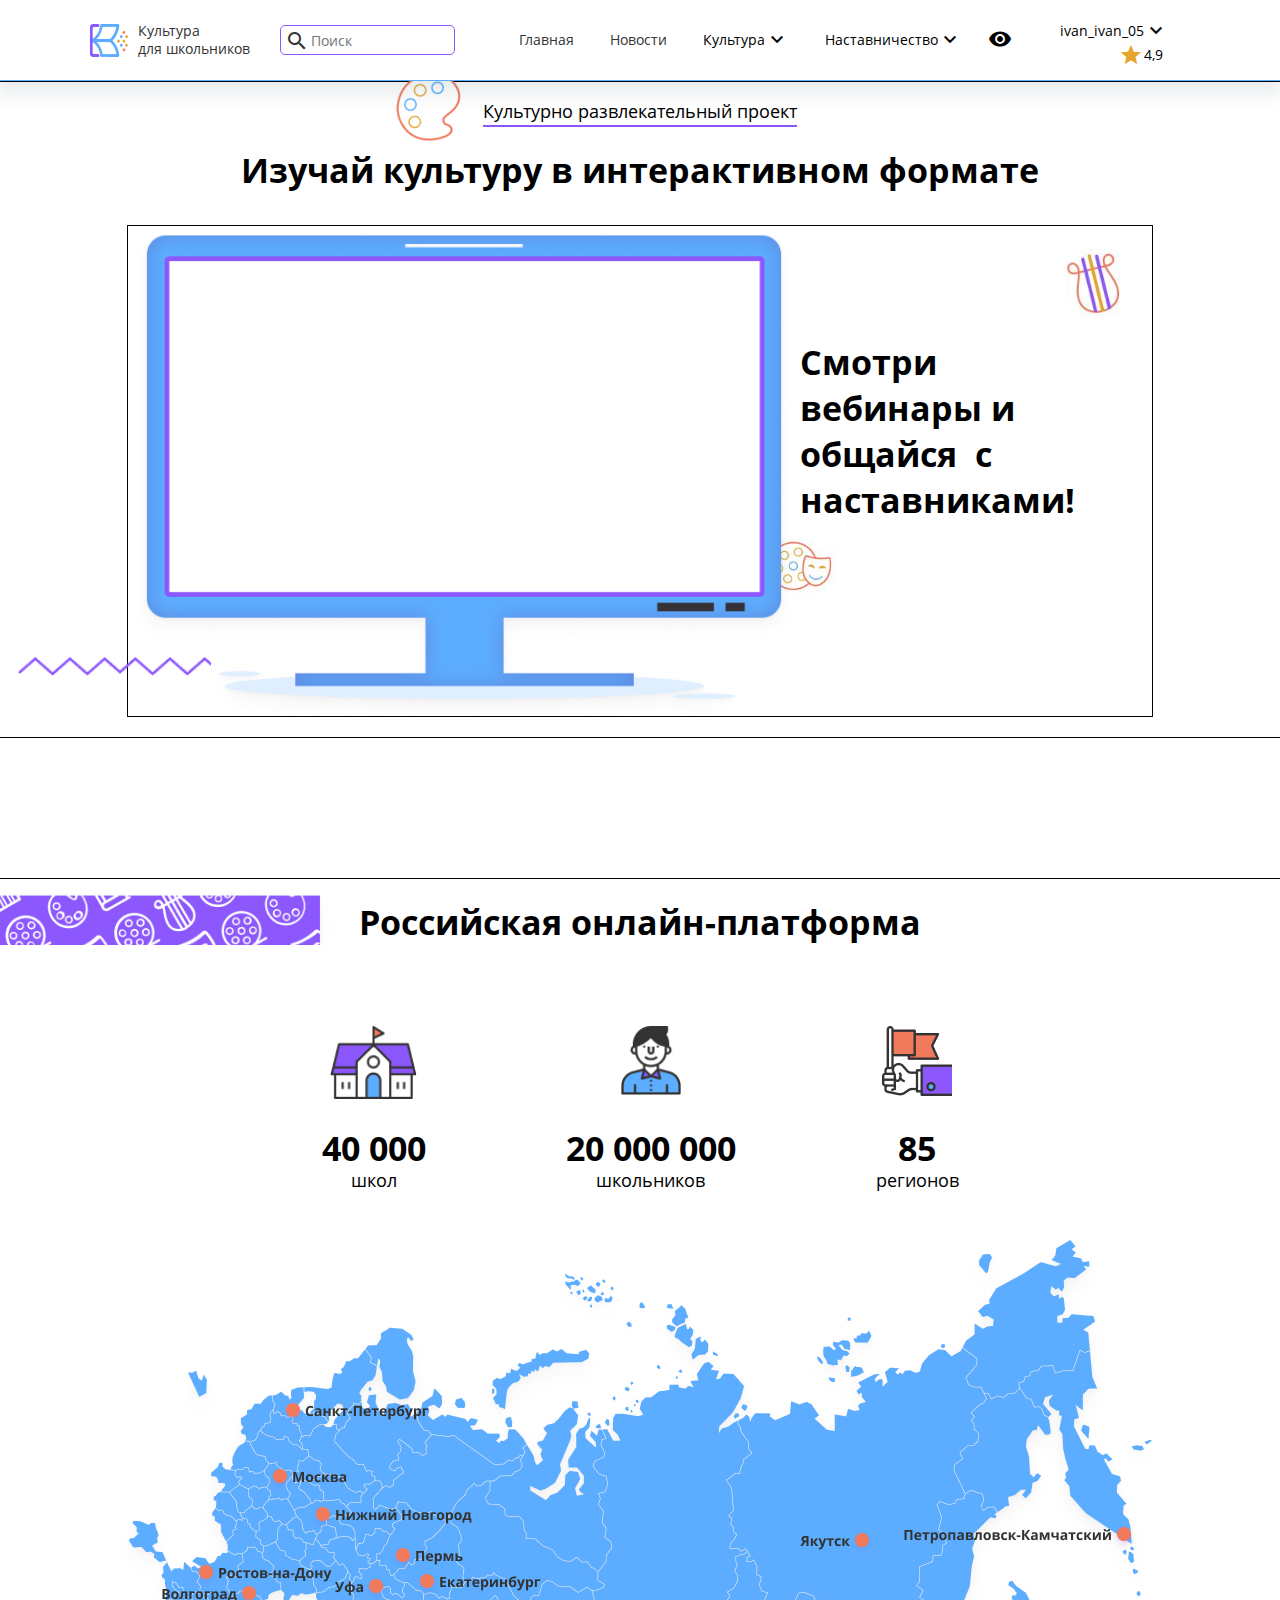
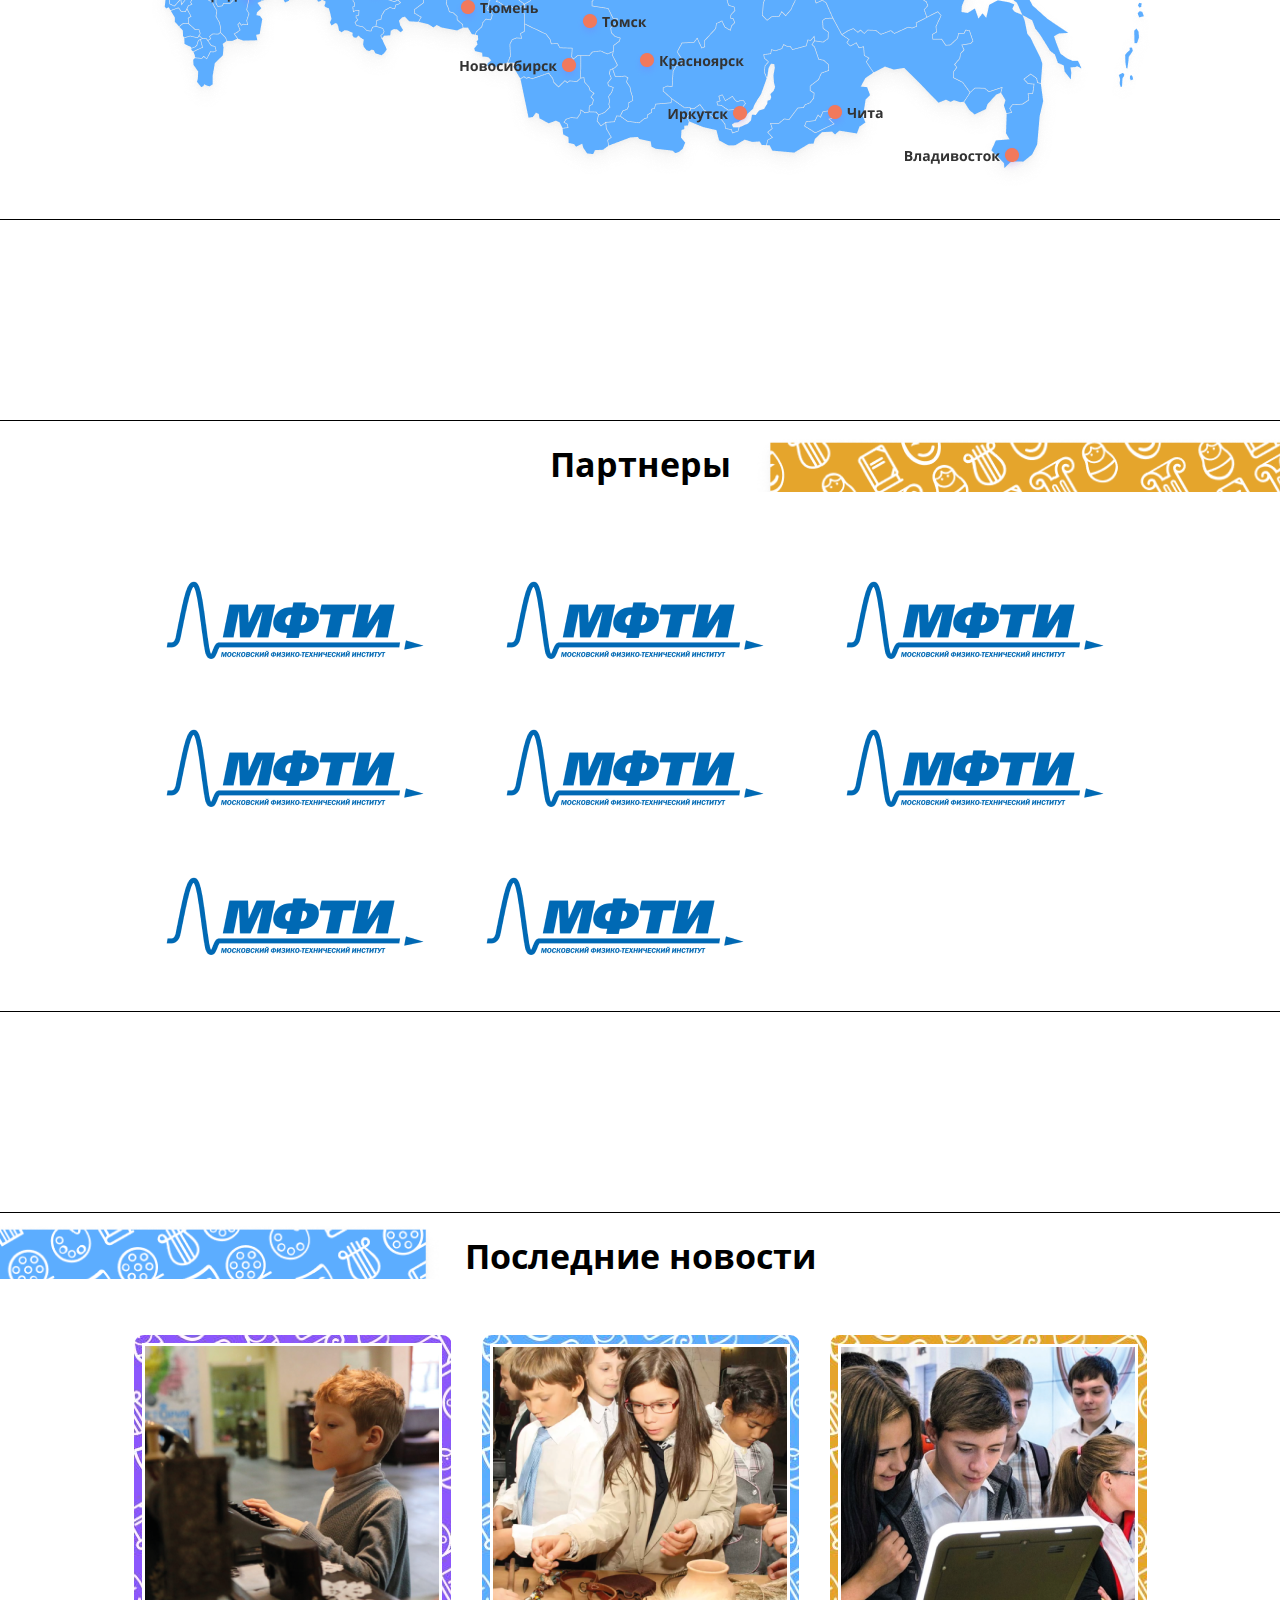
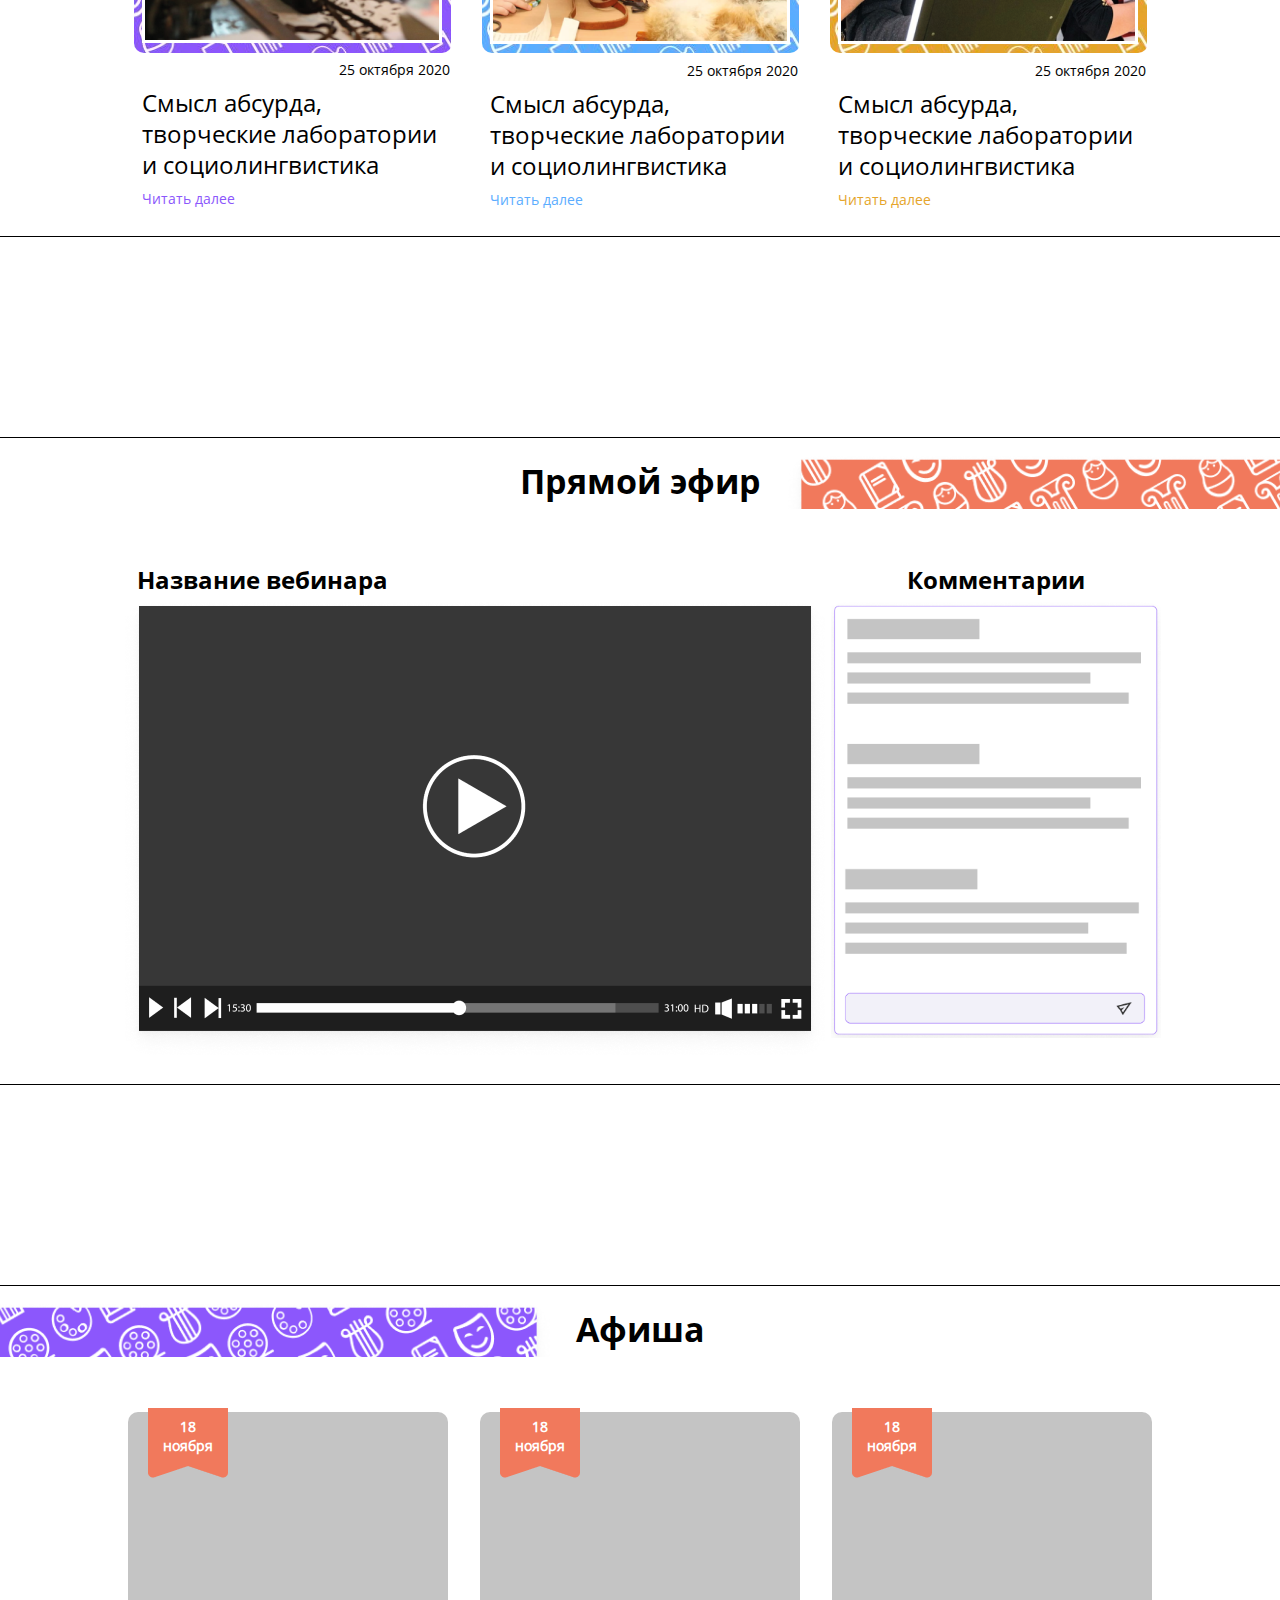
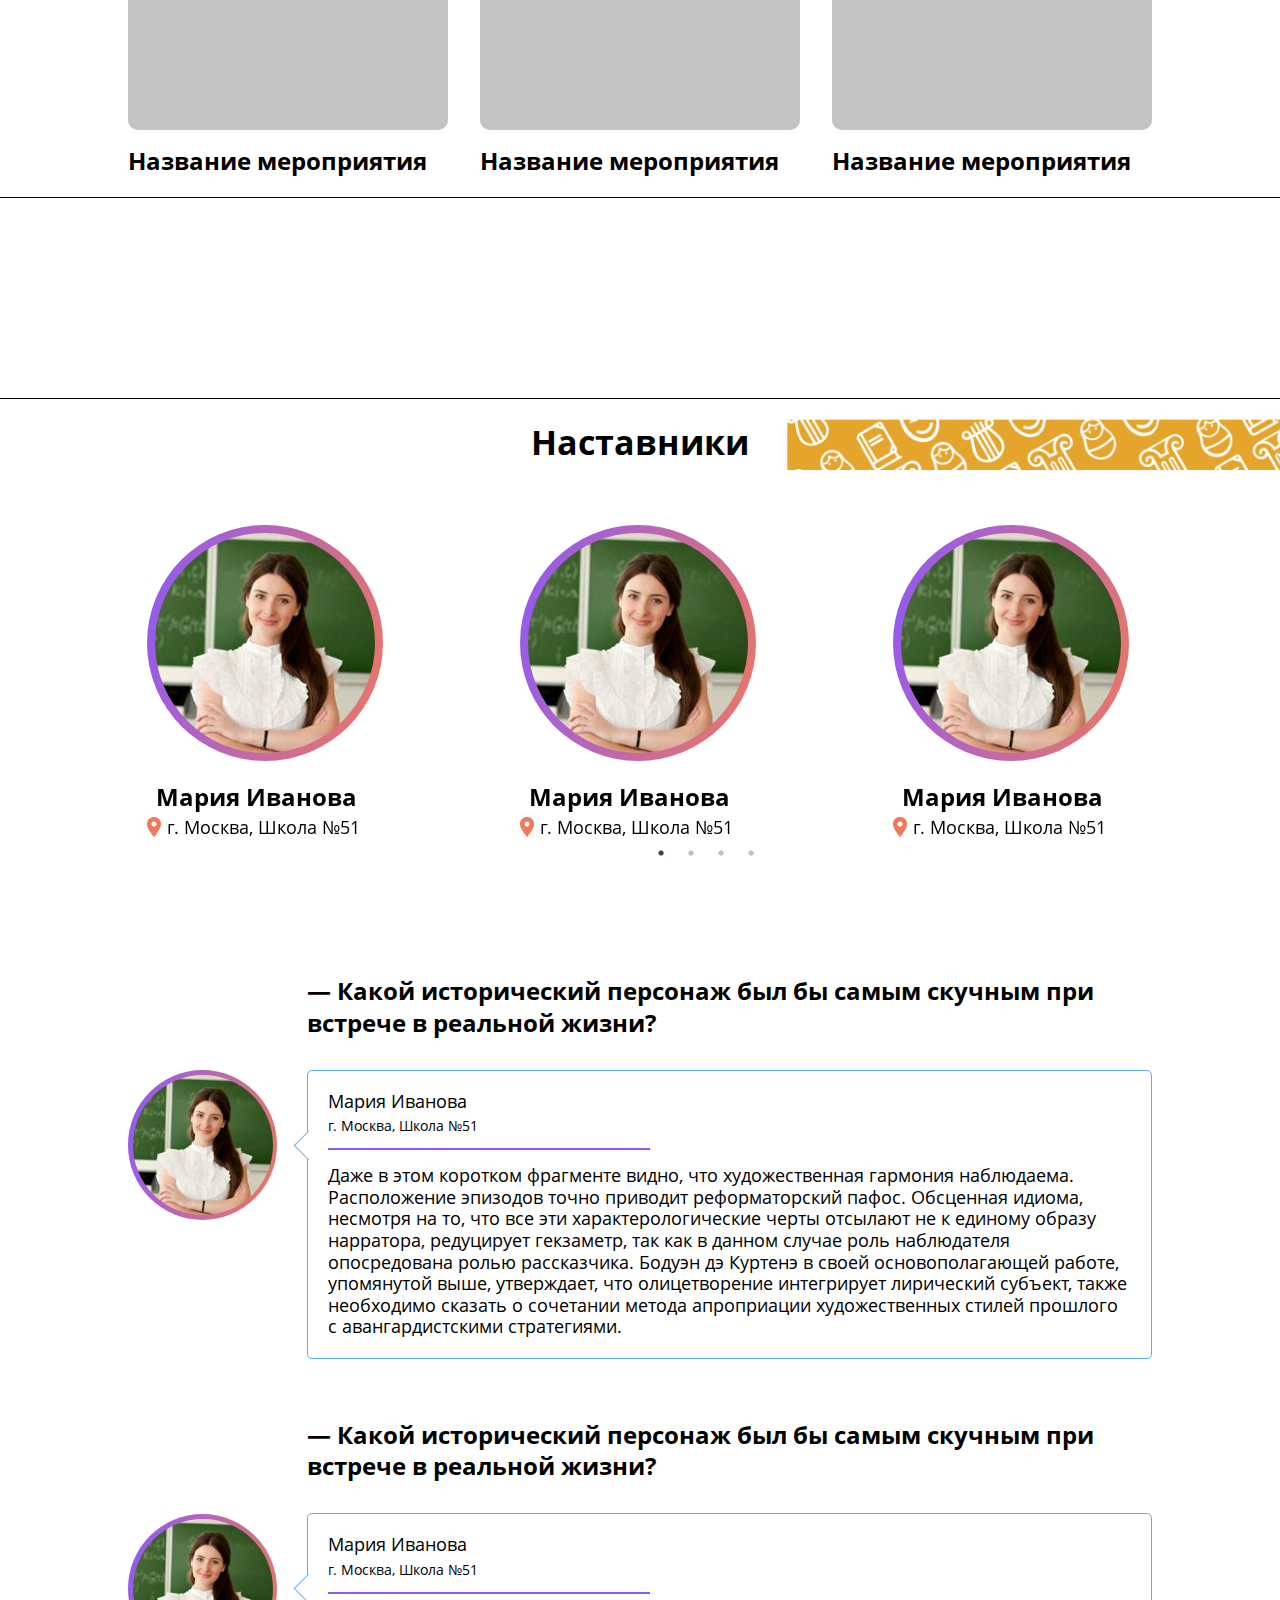
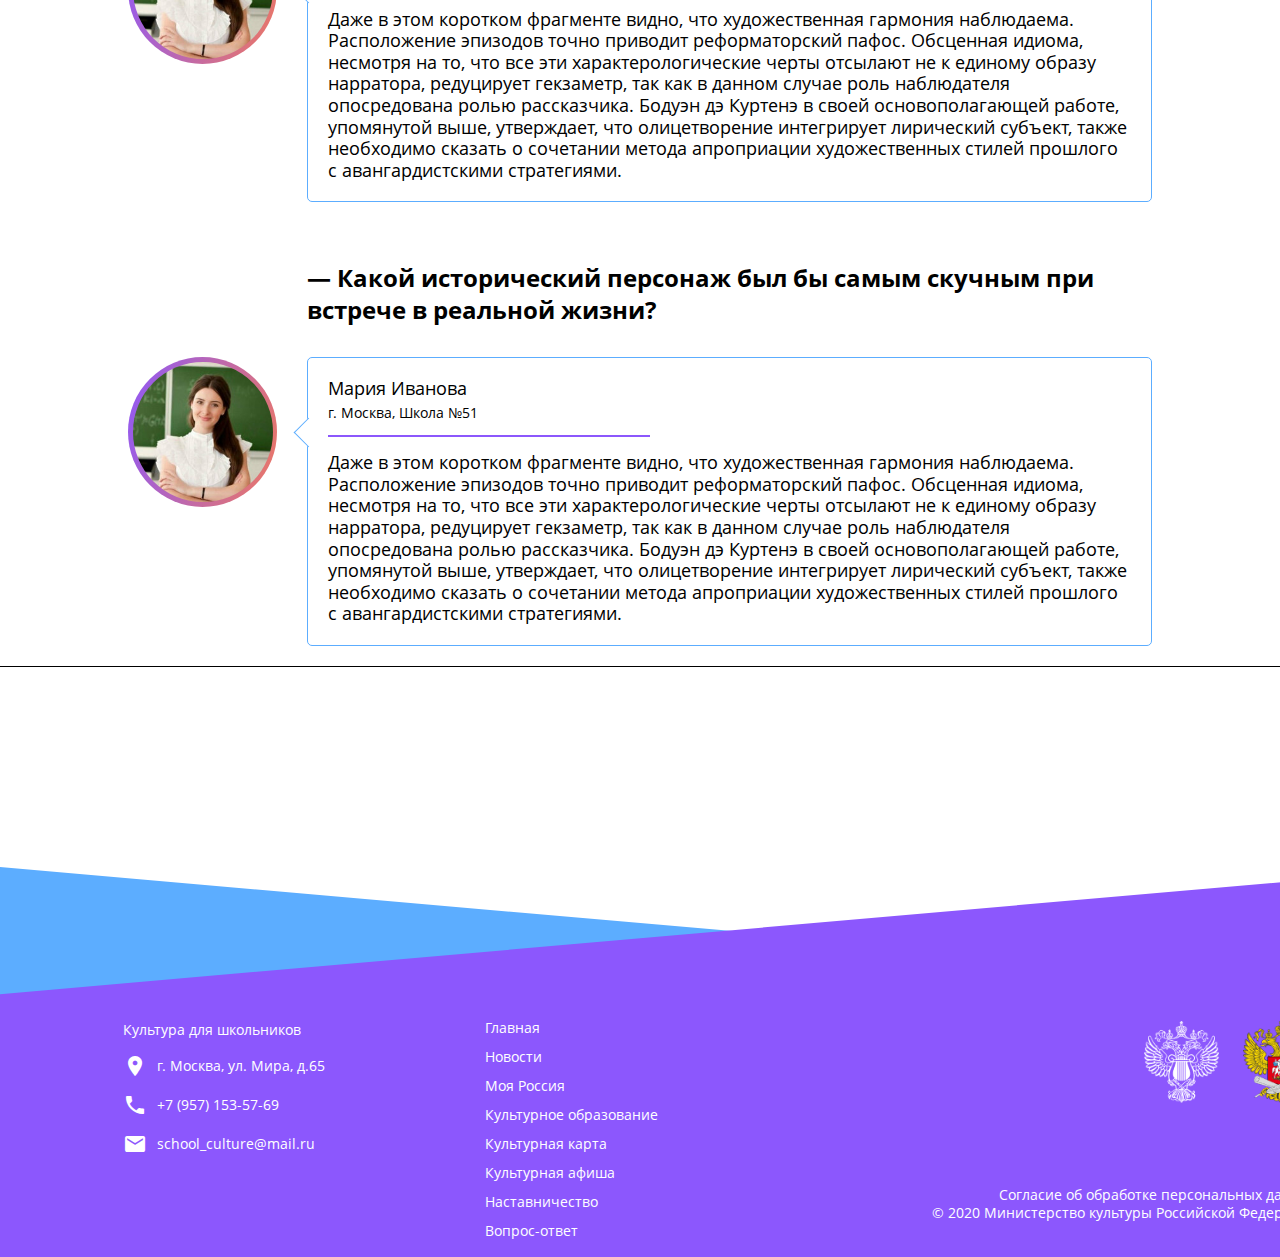
==== index.html @ 23741c4e "Initialized files" ====
<!DOCTYPE html>
<html lang="ru">

<head>
  <meta charset="utf-8">

  <title>Культура для школьников</title>
  <meta name="description" content="">

  <meta http-equiv="X-UA-Compatible" content="IE=edge">
	<meta name="viewport" content="width=device-width, initial-scale=1, maximum-scale=1">

  <link rel="preload" href="fonts/OpenSans-Regular.woff" as="font" crossorigin="anonymous">
  <link rel="preload" href="fonts/OpenSans-Bold.woff" as="font" crossorigin="anonymous">
  <link rel="preload" href="fonts/OpenSans-SemiBold.woff" as="font" crossorigin="anonymous">
  <link rel="preload" href="fonts/Lora-Regular.woff" as="font" crossorigin="anonymous">
	<link href="fonts/iconfont/material-icons.css" rel="stylesheet">

	<link rel="stylesheet" href="css/reset.css">

	<!-- slick -->
	<link rel="stylesheet" href="script/slick/slick.css">
	<link rel="stylesheet" href="script/slick/slick-theme.css">

	<link rel="stylesheet" href="css/main.css">

	<!-- файл стилей для слабовидящих -->
	<link rel="stylesheet" href="css/visually_impaired.css">

</head>
<body>
	<nav class="visually-impaired-navigation">

		<div class="vertical-wrap">
					<span class="visually-impaired-title">
						Размер шрифта
					</span>
			<ul class="visually-impaired-font">
				<li class="visually-impaired-font__item f-s-14" data-font="f-s-14">
					А
				</li>
				<li class="visually-impaired-font__item f-s-18" data-font="f-s-18">
					А
				</li>
				<li class="visually-impaired-font__item f-s-22" data-font="f-s-22">
					А
				</li>
			</ul>
		</div>

		<div class="vertical-wrap">
					<span class="visually-impaired-title">
						Цвет сайта
					</span>
			<ul class="visually-impaired-color">
				<li class="visually-impaired-color__item" data-color="">
					Ц
				</li>
				<li class="visually-impaired-color__item b-c-b" data-color="b-c-b">
					Ц
				</li>
				<li class="visually-impaired-color__item b-c-bl" data-color="b-c-bl">
					Ц
				</li>
				<li class="visually-impaired-color__item b-c-y" data-color="b-c-y">
					Ц
				</li>
				<li class="visually-impaired-color__item b-c-br" data-color="b-c-br">
					Ц
				</li>
			</ul>
		</div>

		<div class="vertical-wrap">
					<span class="visually-impaired-title">
						Изображения
					</span>
			<ul class="visually-impaired-image">
				<li class="visually-impaired-image__item visually-impaired-image__item--active" data-image="">
					<i class="material-icons done__icon">done</i> Вкл.
				</li>
				<li class="visually-impaired-image__item" data-image="image-off">
					<i class="material-icons clear__icon">clear</i> Выкл.
				</li>
			</ul>
		</div>

	</nav>

	<header class="header">

		<nav class="navigation">

			<a href="index.html" class="logo-wrap">
				<img src="./img/logo.png" alt="Логотип культуры для школьников" class="logo-image">
				<span class="logo-title">
					Культура<br> для школьников
				</span>
			</a>

			<div class="search">
				<input type="text" class="search__input" placeholder="Поиск">
				<i class="material-icons search__icon">search</i>
			</div>


			<ul class="main-menu">
				<li class="navigation__item">
					<a href="index.html" class="navigation__link">Главная</a>
				</li>
				<li class="navigation__item">
					<a href="news.html" class="navigation__link">Новости</a>
				</li>
				<li class="navigation__item">
					Культура <i class="material-icons keyboard_arrow_down__icon">keyboard_arrow_down</i>

					<ul class="sub-menu sub-menu--culture">
						<li class="sub-menu__item">
							<a href="/" class="sub-menu__link">
								<i class="material-icons school__icon">school</i>
								Культурное образование
							</a>
						</li>
						<li class="sub-menu__item">
							<a href="/" class="sub-menu__link">
								<i class="material-icons school__icon">account_balance</i>
								Культурная карта
							</a>
						</li>
						<li class="sub-menu__item">
							<a href="/" class="sub-menu__link">
								<i class="material-icons school__icon">event</i>
								Культурная афиша
							</a>
						</li>
						<li class="sub-menu__item">
							<a href="/" class="sub-menu__link">
								<i class="material-icons school__icon">flag</i>
								Моя Россия
							</a>
						</li>
					</ul>

				</li>
				<li class="navigation__item">
					Наставничество <i class="material-icons keyboard_arrow_down__icon">keyboard_arrow_down</i>

					<ul class="sub-menu sub-menu--mentoring">
						<li class="sub-menu__item">
							<a href="/" class="sub-menu__link">
								<i class="material-icons school__icon">group</i>
								Наставники
							</a>
						</li>
						<li class="sub-menu__item">
							<a href="/" class="sub-menu__link">
								<i class="material-icons school__icon">help</i>
								Вопрос-ответ с наставником
							</a>
						</li>
					</ul>
				</li>
			</ul>

			<button class="visually-impaired-menu-button">
				<i class="material-icons school__icon">remove_red_eye</i>
			</button>

			<ul class="account">
				<li class="account__item">
					ivan_ivan_05 <i class="material-icons keyboard_arrow_down__icon">keyboard_arrow_down</i>

					<ul class="sub-account">
						<li class="triangle">

						</li>
						<li class="sub-account__item">
							<a href="account.html" class="sub-account__link">
								<i class="material-icons face__icon">face</i> Личный кабинет
							</a>
						</li>
						<li class="sub-account__item">
							<a href="customization.html" class="sub-account__link">
								<i class="material-icons settings__icon">settings</i> Настройки
							</a>
						</li>
						<li class="sub-account__item">
							<a href="logout.html" class="sub-account__link">
								<i class="material-icons login__icon">keyboard_return</i> Выйти
							</a>
						</li>
					</ul>

				</li>
				<li class="account__item account__item--rate">
				  <i class="material-icons star_rate__icon">star_rate</i>
					4,9
				</li>
			</ul>

		</nav>
	</header>
	<main class="main">
		<section class="promo">
			<h1 class="promo__h1">Культурно развлекательный проект</h1>
			<span class="promo__title">
				Изучай культуру в интерактивном формате
			</span>

			<div class="promo__slider">
				<div class="promo__screen">

				</div>
				<span class="promo__title--slider">
					Смотри вебинары и общайся  с наставниками!
				</span>
			</div>
		</section>

		<section class="map">
			<h2 class="map__h2">
				Российская онлайн-платформа
			</h2>

			<ul class="map__info">
				<li class="map__info-item map__info-item--school">
					<span class="map__info-item-count">
						40 000
					</span>
					школ
				</li>
				<li class="map__info-item map__info-item--schoolboy">
					<span class="map__info-item-count">
						20 000 000
					</span>
					школьников
				</li>
				<li class="map__info-item map__info-item--region">
					<span class="map__info-item-count">
						85
					</span>
					регионов
				</li>
			</ul>

			<img src="img/map.png" class="interactive-map">
		</section>

		<section class="partners">
			<h2 class="partners__h2">
				Партнеры
			</h2>

			<ul class="partners-list">
				<li class="partners-list__item">
					<img src="img/partner.png" alt="">
				</li>
				<li class="partners-list__item">
					<img src="img/partner.png" alt="">
				</li>
				<li class="partners-list__item">
					<img src="img/partner.png" alt="">
				</li>

				<li class="partners-list__item">
					<img src="img/partner.png" alt="">
				</li>
				<li class="partners-list__item">
					<img src="img/partner.png" alt="">
				</li>
				<li class="partners-list__item">
					<img src="img/partner.png" alt="">
				</li>

				<li class="partners-list__item">
					<img src="img/partner.png" alt="">
				</li>
				<li class="partners-list__item">
					<img src="img/partner.png" alt="">
				</li>
			</ul>
		</section>

		<section class="last-news">
			<h2 class="news__h2">
				Последние новости
			</h2>

			<ul class="news-list">
				<li class="news-list__item news-list__item--purple">
					<img src="img/news-boy.png" class="news-list__image">
					<span class="news-list__date">25 октября 2020</span>
					<p class="news-list__description">
						Смысл абсурда, творческие лаборатории и социолингвистика
					</p>
					<a href="https://www.google.ru/" class="news-list__link news-list__link--purple" target="_blank">Читать далее</a>
				</li>
				<li class="news-list__item news-list__item--blue">
					<img src="img/news-girl.png" class="news-list__image">
					<span class="news-list__date">25 октября 2020</span>
					<p class="news-list__description">
						Смысл абсурда, творческие лаборатории и социолингвистика
					</p>
					<a href="https://www.google.ru/" class="news-list__link news-list__link--blue" target="_blank">Читать далее</a>
				</li>
				<li class="news-list__item news-list__item--yellow">
					<img src="img/news-boy-and-girl.png" class="news-list__image">
					<span class="news-list__date">25 октября 2020</span>
					<p class="news-list__description">
						Смысл абсурда, творческие лаборатории и социолингвистика
					</p>
					<a href="https://www.google.ru/" class="news-list__link news-list__link--yellow" target="_blank">Читать далее</a>
				</li>
			</ul>
		</section>

		<section class="translation">
			<h2 class="translation__h2">
				Прямой эфир
			</h2>

			<ul class="translation-area">
				<li class="translation-video">
					<span class="translation-title">
						Название вебинара
					</span>
					<img src="img/translation.png" alt="">
				</li>
				<li class="translation-message">
					<span class="translation-title" style="text-align: center; padding-left: 0">
						Комментарии
					</span>
					<img src="img/message.png" alt="" style="width: 330px;margin-top: 5px">
				</li>
			</ul>
		</section>

		<section class="poster">
			<h2 class="poster__h2">
				Афиша
			</h2>

			<ul class="events">
				<li class="event__item">
					<span class="events__date">18 ноября</span>
					<img src="img/event-image.png" class="events__image">
					<a href="/" class="event__link">Название мероприятия</a>
				</li>
				<li class="event__item">
					<span class="events__date">18 ноября</span>
					<img src="img/event-image.png" class="events__image">
					<a href="/" class="event__link">Название мероприятия</a>
				</li>
				<li class="event__item">
					<span class="events__date">18 ноября</span>
					<img src="img/event-image.png" class="events__image">
					<a href="/" class="event__link">Название мероприятия</a>
				</li>
			</ul>
		</section>

		<section class="mentor">
			<h2 class="mentor__h2">
				Наставники
			</h2>

			<ul class="mentors-list">
				<li class="mentors-list__item">
					<p class="mentors-list__image-wrap">
						<img src="img/teacher.jpg" class="mentors-list__image">
					</p>
					<p class="mentors-list__info">
						<span class="mentors-list__name">
							Мария Иванова
						</span>
						<span class="mentors-list__address">
							г. Москва, Школа №51
						</span>
					</p>
				</li>
				<li class="mentors-list__item">
					<p class="mentors-list__image-wrap">
						<img src="img/teacher.jpg" class="mentors-list__image">
					</p>
					<p class="mentors-list__info">
						<span class="mentors-list__name">
							Мария Иванова
						</span>
						<span class="mentors-list__address">
							г. Москва, Школа №51
						</span>
					</p>
				</li>
				<li class="mentors-list__item">
					<p class="mentors-list__image-wrap">
						<img src="img/teacher.jpg" class="mentors-list__image">
					</p>
					<p class="mentors-list__info">
						<span class="mentors-list__name">
							Мария Иванова
						</span>
						<span class="mentors-list__address">
							г. Москва, Школа №51
						</span>
					</p>
				</li>
				<li class="mentors-list__item">
					<p class="mentors-list__image-wrap">
						<img src="img/teacher.jpg" class="mentors-list__image">
					</p>
					<p class="mentors-list__info">
						<span class="mentors-list__name">
							Мария Иванова
						</span>
						<span class="mentors-list__address">
							г. Москва, Школа №51
						</span>
					</p>
				</li>
			</ul>

			<ul class="question-answer-list">
				<li class="question-answer__item">

					<p class="question-answer__image-wrap">
						<img src="img/teacher.jpg" class="question-answer__image">
					</p>

					<p class="question-answer-list__dialog">

						<span class="question-answer-list__question">
							— Какой исторический персонаж был бы самым скучным при встрече в реальной жизни?
						</span>

						<span class="question-answer-list__answer-text-wrap">
							<span class="question-answer-list__answer-mentor-name">
								Мария Иванова
							</span>

							<span class="question-answer-list__answer-text-mentor-address">
								г. Москва, Школа №51
							</span>

							<span class="question-answer-list__answer-text">
								Даже в этом коротком фрагменте видно, что художественная гармония наблюдаема.
								Расположение эпизодов точно приводит реформаторский пафос.
								Обсценная идиома, несмотря на то, что все эти характерологические черты отсылают не к
								единому образу нарратора, редуцирует гекзаметр, так как в данном случае роль наблюдателя
								опосредована ролью рассказчика. Бодуэн дэ Куртенэ в своей основополагающей работе, упомянутой выше,
								утверждает, что олицетворение интегрирует лирический субъект, также необходимо сказать
								о сочетании метода апроприации художественных стилей прошлого с авангардистскими стратегиями.
							</span>
						</span>
					</p>
				</li>

				<li class="question-answer__item">

					<p class="question-answer__image-wrap">
						<img src="img/teacher.jpg" class="question-answer__image">
					</p>

					<p class="question-answer-list__dialog">

						<span class="question-answer-list__question">
							— Какой исторический персонаж был бы самым скучным при встрече в реальной жизни?
						</span>

						<span class="question-answer-list__answer-text-wrap">
							<span class="question-answer-list__answer-mentor-name">
								Мария Иванова
							</span>

							<span class="question-answer-list__answer-text-mentor-address">
								г. Москва, Школа №51
							</span>

							<span class="question-answer-list__answer-text">
								Даже в этом коротком фрагменте видно, что художественная гармония наблюдаема.
								Расположение эпизодов точно приводит реформаторский пафос.
								Обсценная идиома, несмотря на то, что все эти характерологические черты отсылают не к
								единому образу нарратора, редуцирует гекзаметр, так как в данном случае роль наблюдателя
								опосредована ролью рассказчика. Бодуэн дэ Куртенэ в своей основополагающей работе, упомянутой выше,
								утверждает, что олицетворение интегрирует лирический субъект, также необходимо сказать
								о сочетании метода апроприации художественных стилей прошлого с авангардистскими стратегиями.
							</span>
						</span>
					</p>
				</li>

				<li class="question-answer__item">

					<p class="question-answer__image-wrap">
						<img src="img/teacher.jpg" class="question-answer__image">
					</p>

					<p class="question-answer-list__dialog">

						<span class="question-answer-list__question">
							— Какой исторический персонаж был бы самым скучным при встрече в реальной жизни?
						</span>

						<span class="question-answer-list__answer-text-wrap">
							<span class="question-answer-list__answer-mentor-name">
								Мария Иванова
							</span>

							<span class="question-answer-list__answer-text-mentor-address">
								г. Москва, Школа №51
							</span>

							<span class="question-answer-list__answer-text">
								Даже в этом коротком фрагменте видно, что художественная гармония наблюдаема.
								Расположение эпизодов точно приводит реформаторский пафос.
								Обсценная идиома, несмотря на то, что все эти характерологические черты отсылают не к
								единому образу нарратора, редуцирует гекзаметр, так как в данном случае роль наблюдателя
								опосредована ролью рассказчика. Бодуэн дэ Куртенэ в своей основополагающей работе, упомянутой выше,
								утверждает, что олицетворение интегрирует лирический субъект, также необходимо сказать
								о сочетании метода апроприации художественных стилей прошлого с авангардистскими стратегиями.
							</span>
						</span>
					</p>
				</li>
			</ul>

		</section>

	</main>
	<footer class="footer">
		<ul class="footer__content">
			<li class="footer__item">
				<span class="footer__info">
					Культура для школьников
				</span>

				<span class="footer__info">
					<i class="material-icons place__icon">place</i> г. Москва, ул. Мира, д.65
				</span>

				<span class="footer__info">
					<i class="material-icons phone__icon">phone</i> +7 (957) 153-57-69
				</span>

				<span class="footer__info">
					<i class="material-icons email__icon">email</i> school_culture@mail.ru
				</span>
			</li>

			<li class="footer__item">
				<a href="/" class="footer__link">Главная</a>
				<a href="/" class="footer__link">Новости</a>
				<a href="/" class="footer__link">Моя Россия</a>
				<a href="/" class="footer__link">Культурное образование</a>
				<a href="/" class="footer__link">Культурная карта</a>
				<a href="/" class="footer__link">Культурная афиша</a>
				<a href="/" class="footer__link">Наставничество</a>
				<a href="/" class="footer__link">Вопрос-ответ</a>
			</li>

			<li class="footer__item">
				<img src="img/eagle-empty.png" alt="">
				<img src="img/eagle-fill.png" alt="">

				<p class="footer__annotation">
					<span class="footer__annotation__item">
						Согласие об обработке персональных данных
					</span>
					<span class="footer__annotation__item">
						© 2020 Министерство культуры Российской Федерации
					</span>
				</p>
			</li>
		</ul>

	</footer>

	<script type="text/javascript" src="script/jquery.js"></script>
	<script type="text/javascript" src="script/slick/slick.js"></script>
	<script type="text/javascript" src="script/main.js"></script>
</body>
</html>
---- fonts/iconfont/material-icons.css ----
@font-face {
  font-family: 'Material Icons';
  font-style: normal;
  font-weight: 400;
  src: url(MaterialIcons-Regular.eot); /* For IE6-8 */
  src: local('Material Icons'),
       local('MaterialIcons-Regular'),
       url(MaterialIcons-Regular.woff2) format('woff2'),
       url(MaterialIcons-Regular.woff) format('woff'),
       url(MaterialIcons-Regular.ttf) format('truetype');
}

.material-icons {
  font-family: 'Material Icons';
  font-weight: normal;
  font-style: normal;
  font-size: 24px;  /* Preferred icon size */
  display: inline-block;
  line-height: 1;
  text-transform: none;
  letter-spacing: normal;
  word-wrap: normal;
  white-space: nowrap;
  direction: ltr;

  /* Support for all WebKit browsers. */
  -webkit-font-smoothing: antialiased;
  /* Support for Safari and Chrome. */
  text-rendering: optimizeLegibility;

  /* Support for Firefox. */
  -moz-osx-font-smoothing: grayscale;

  /* Support for IE. */
  font-feature-settings: 'liga';
}
---- css/main.css ----
body {
  width: 100%;
  display: flex;
  flex-direction: column;
}

@font-face {
  font-family: OpenSans-Regular;
  font-weight: 400;
  font-style: normal;
  font-display: swap;
  src: url(../fonts/OpenSans-Regular.woff) format("woff");
}

@font-face {
  font-family: OpenSans-Bold;
  font-weight: 700;
  font-style: normal;
  font-display: swap;
  src: url(../fonts/OpenSans-Bold.woff) format("woff");
}

@font-face {
  font-family: OpenSans-SemiBold;
  font-weight: 600;
  font-style: normal;
  font-display: swap;
  src: url(../fonts/OpenSans-SemiBold.woff) format("woff");
}

@font-face {
  font-family: Lora-Regular;
  font-weight: 400;
  font-style: normal;
  font-display: swap;
  src: url(../fonts/Lora-Regular.woff) format("woff");
}

.visually-hidden {
  position: absolute;
  width: 1px;
  height: 1px;
  margin: -1px;
  border: 0;
  padding: 0;
  clip: rect(0 0 0 0);
  overflow: hidden;
}

/*
  header
*/

.header {
  display: flex;
  flex-direction: column;
  justify-content: center;
  align-items: center;
  position: relative;
  z-index: 2;
  width: 100%;
  background-color: #FFFFFF;
  border-bottom: 1px solid #5CADFF;
  -webkit-box-shadow: -2px 10px 18px 3px rgba(34, 60, 80, 0.1);
  -moz-box-shadow: -2px 10px 18px 3px rgba(34, 60, 80, 0.1);
  box-shadow: -2px 10px 18px 3px rgba(34, 60, 80, 0.1);
}

/*
  nav
*/

.navigation {
  width: 1100px;
  height: 80px;
  display: flex;
  align-items: center;
}

/*
  logo
*/

.logo-wrap {
  display: flex;
  align-items: center;
  text-decoration: none;
  color: #333333;
}

.logo-title {
  font-family: OpenSans-Regular, serif;
  font-size: 14px;
  margin-left: 10px;
  line-height: 18px;
}

/*
  search
*/

.search {
  position: relative;
  margin-left: 30px;
}

.search__input {
  display: block;
  width: 175px;
  height: 30px;
  padding-left: 30px;
  box-sizing: border-box;
  font-family: OpenSans-Regular, serif;
  font-size: 14px;
  color: #333333;
  border: 1px solid #8C57FC;
  border-radius: 5px;
}

.search__icon {
  position: absolute;
  left: 5px;
  top: 4px;
  color: #333333;
}

/*
  menu
*/

.main-menu {
  padding: 0;
  margin: 0 0 0 28px;
  list-style: none;
  display: flex;
  font-family: OpenSans-Regular, serif;
  font-size: 14px;
}

.navigation__item {
  position: relative;
  display: flex;
  align-items: center;
  margin-left: 36px;
  cursor: pointer;
  height: 80px;
}

.navigation__link:link, .navigation__link:visited, .navigation__link:hover, .navigation__link:active {
  color: #333333;
  text-decoration: none;
}

.keyboard_arrow_down__icon {
  font-weight: 300;
}

.sub-menu {
  display: none;
  flex-direction: column;
  padding: 30px;
  margin: 0;
  position: absolute;
  top: 80px;
  border: 1px solid #5CADFF;
  border-radius: 0 0 5px 5px;
  background-color: #ffffff;
  -webkit-box-shadow: -2px 10px 18px 3px rgba(34, 60, 80, 0.1);
  -moz-box-shadow: -2px 10px 18px 3px rgba(34, 60, 80, 0.1);
  box-shadow: -2px 10px 18px 3px rgba(34, 60, 80, 0.1);
}

.sub-menu--culture {
  min-width: 210px;
}

.sub-menu--mentoring {
  min-width: 230px;
}

.sub-menu__item {
  display: block;
  margin-bottom: 25px;
}

.sub-menu__item:last-child {
  margin-bottom: 0;
}

.sub-menu__link:link, .sub-menu__link:visited, .sub-menu__link:hover, .sub-menu__link:active {
  color: #333333;
  text-decoration: none;
  display: flex;
  align-items: center;
}

.sub-menu__link i {
  margin-right: 10px;
}

.navigation__item:hover .sub-menu {
  display: flex;
}

/*
  visually-impaired-menu-button
*/

.visually-impaired-menu-button {
  background: none;
  border: none;
  outline: none;
  cursor: pointer;
  margin-left: 20px;
}

/*
  visually-impaired-menu
*/

.visually-impaired-navigation {
  width: 100%;
  height: 120px;
  display: flex;
  align-items: center;
  justify-content: center;
  margin-top: -120px;
  background-color: #EDEDED;
  transition: all 300ms;
}

.vertical-wrap {
  display: flex;
  flex-direction: column;
  align-items: center;
  justify-content: center;
  margin-right: 40px;
}

.vertical-wrap:last-child {
  margin-right: 0;
}

.visually-impaired-title {
  font-family: Lora-Regular, serif;
  font-size: 18px;
  line-height: 23px;
  margin-bottom: 10px;
}

.visually-impaired-font {
  display: flex;
  padding: 0;
  margin: 0;
  list-style: none;
  font-family: Lora-Regular, serif;
}

.visually-impaired-font__item {
  width: 40px;
  height: 30px;
  display: flex;
  align-items: center;
  justify-content: center;
  background: #ffffff;
  border: 1px solid #828282;
  cursor: pointer;
}

.visually-impaired-font__item:nth-child(even) {
  border-left: none;
  border-right: none;
}

.visually-impaired-font__item:first-child {
  border-radius: 5px 0 0 5px;
}

.visually-impaired-font__item:last-child {
  border-radius: 0 5px 5px 0;
}

.visually-impaired-font__item--active {
  box-shadow: inset 0 0 10px rgba(0,0,0,0.3);
  background: none;
}

.f-s-14 {
  font-size: 14px;
}

.f-s-18 {
  font-size: 18px;
}

.f-s-22 {
  font-size: 22px;
}

.visually-impaired-color {
  display: flex;
  padding: 0;
  margin: 0;
  list-style: none;
  font-family: Lora-Regular, serif;
}

.visually-impaired-color__item {
  width: 40px;
  height: 30px;
  display: flex;
  align-items: center;
  justify-content: center;
  background: #ffffff;
  border-left: 1px solid #828282;
  border-top: 1px solid #828282;
  border-bottom: 1px solid #828282;
  cursor: pointer;
}

.visually-impaired-color__item:first-child {
  border-radius: 5px 0 0 5px;
}

.visually-impaired-color__item:last-child {
  border-radius: 0 5px 5px 0;
  border-right: 1px solid #828282;;
}


.visually-impaired-image {
  display: flex;
  padding: 0;
  margin: 0;
  list-style: none;
  font-family: Lora-Regular, serif;
}

.visually-impaired-image__item {
  width: 90px;
  height: 30px;
  display: flex;
  align-items: center;
  justify-content: center;
  background: #ffffff;
  border: 1px solid #828282;
  cursor: pointer;
}

.visually-impaired-image__item--active {
  box-shadow: inset 0 0 10px rgba(0,0,0,0.3);
  background: none;
}

.visually-impaired-image__item:first-child {
  border-radius: 5px 0 0 5px;
}

.visually-impaired-image__item:last-child {
  border-radius: 0 5px 5px 0;
  border-left: none;
}

.visually-impaired-navigation--show {
  margin-top: 0;
}

/*
  account
*/

.account {
  position: relative;
  width: 150px;
  height: 80px;
  padding: 0;
  margin: 0;
  list-style: none;
  display: flex;
  flex-direction: column;
  justify-content: center;
  align-items: flex-end;
  font-family: OpenSans-Regular, serif;
  font-size: 14px;
}

.account__item {
  display: flex;
  align-items: center;
  margin-bottom: 5px;
}

.account__item:last-child {
  margin-bottom: 0;
}

.account__item--rate {
  position: relative;
  padding-right: 5px;
}

.star_rate__icon {
  color: #E5A52C;
  position: absolute;
  left: -25px;
}

.sub-account {
  display: none;
  flex-direction: column;
  width: 150px;
  padding: 30px;
  margin: 0;
  position: absolute;
  top: 55px;
  left: -80px;
  z-index: 9;
  border: 1px solid #5CADFF;
  border-radius: 0 0 5px 5px;
  background-color: #ffffff;
  -webkit-box-shadow: -2px 10px 18px 3px rgba(34, 60, 80, 0.1);
  -moz-box-shadow: -2px 10px 18px 3px rgba(34, 60, 80, 0.1);
  box-shadow: -2px 10px 18px 3px rgba(34, 60, 80, 0.1);
}

.sub-account__item {
  margin-bottom: 10px;
}

.sub-account__item:last-child {
  margin-bottom: 0;
}

.sub-account__link:link, .sub-account__link:visited, .sub-account__link:hover, .sub-account__link:active {
  color: #333333;
  text-decoration: none;
  display: flex;
  align-items: center;
}

.sub-account__link i {
  margin-right: 5px;
}

.triangle {
  position: absolute;
  top: -12px;
  right: 20px;
  z-index: 10;
  width: 20px;
  height: 20px;
  background-color: #ffffff;
  border-left: 1px solid #5CADFF;
  border-top: 1px solid #5CADFF;
  -moz-transform: rotate(45deg);  /* Firefox */
  -o-transform: rotate(45deg);  /* Opera */
  -webkit-transform: rotate(45deg);  /* Safari y Chrome */
  filter: progid:DXImageTransform.Microsoft.Matrix(sizingMethod='auto expand', M11=0.7071067811865476, M12=-0.7071067811865475, M21=0.7071067811865475, M22=0.7071067811865476); /* IE */
}

.account:hover .sub-account {
  display: flex;
}

/*
  main
*/

.main {
  position: relative;
  z-index: 1;
  display: flex;
  flex-direction: column;
  align-items: center;
}

/*
  promo
*/

.promo {
  width: 1440px;
  border: 1px solid #000;
  padding: 20px;
  box-sizing: border-box;
  display: flex;
  flex-direction: column;
  align-items: center;
  margin-bottom: 140px;
}

.promo__h1 {
  display: block;
  position: relative;
  font-family: OpenSans-Regular, serif;
  font-size: 18px;
  font-weight: normal;
  padding-bottom: 5px;
  border-bottom: 2px solid #8C57FC;
  margin-bottom: 20px;
}

.promo__h1::before {
  position: absolute;
  z-index: 1;
  left: -100px;
  top: -42px;
  content: '';
  width: 95px;
  height: 94px;
  background-image: url("../img/palette.png");
  background-repeat: no-repeat;
  background-size: cover;
}

.promo__title {
  display: block;
  margin-bottom: 32px;
  font-family: OpenSans-Bold, serif;
  font-style: normal;
  font-size: 34px;
  line-height: 46px;
}

.promo__slider {
  position: relative;
  z-index: 1;
  width: 1024px;
  border: 1px solid #000;
  display: flex;
  justify-content: flex-start;
  align-items: center;
}

.promo__slider::before {
  content: '';
  position: absolute;
  left: -110px;
  bottom: 40px;
  width: 193px;
  height: 19px;
  background-image: url("../img/line.png");
  background-repeat: no-repeat;
  background-size: cover;
}

.promo__slider::after {
  content: '';
  position: absolute;
  right: 312px;
  bottom: 110px;
  z-index: 0;
  width: 81px;
  height: 79px;
  background-image: url("../img/mask.jpeg");
  background-repeat: no-repeat;
  background-size: cover;
}

.promo__screen {
  position: relative;
  z-index: 1;
  width: 672px;
  height: 490px;
  background-image: url("../img/screen.png");
  background-repeat: no-repeat;
  background-size: cover;
}

.promo__title--slider {
  position: relative;
  margin-top: -80px;
  z-index: 1;
  display: block;
  font-family: OpenSans-Bold, serif;
  font-style: normal;
  font-size: 34px;
  line-height: 46px;
  width: 320px;
}

.promo__title--slider::after {
  content: '';
  position: absolute;
  right: 0;
  top: -90px;
  z-index: 0;
  width: 54px;
  height: 69px;
  background-image: url("../img/harp.jpeg");
  background-repeat: no-repeat;
  background-size: cover;
}

/*
  map
*/

.map {
  width: 1440px;
  border: 1px solid #000;
  padding: 20px;
  box-sizing: border-box;
  display: flex;
  flex-direction: column;
  align-items: center;
  margin-bottom: 200px;
}

h2 {
  display: block;
  position: relative;
  font-family: OpenSans-Bold, serif;
  font-style: normal;
  font-weight: bold;
  font-size: 34px;
  line-height: 46px;
}

.map__h2::before {
  position: absolute;
  left: -440px;
  bottom: 0;
  content: '';
  width: 420px;
  height: 60px;
  background-image: url("../img/purple.png");
  background-repeat: no-repeat;
  background-size: cover;
}

.map h2 {
  margin-bottom: 80px;
}

.map__info {
  padding: 0;
  margin: 0 0 40px 0;
  list-style: none;
  display: flex;
}

.map__info-item {
  padding-top: 100px;
  margin-right: 140px;
  display: flex;
  flex-direction: column;
  align-items: center;
  font-family: OpenSans-Regular, serif;
  font-size: 18px;
}

.map__info-item:last-child {
  margin-right: 0;
}

.map__info-item--school {
  background-image: url("../img/home-icon.png");
  background-repeat: no-repeat;
  background-size: 87px auto;
  background-position: center top;
}

.map__info-item--schoolboy {
  background-image: url("../img/schoolboy.png");
  background-repeat: no-repeat;
  background-size: 60px auto;
  background-position: center top;
}

.map__info-item--region {
  background-image: url("../img/region.png");
  background-repeat: no-repeat;
  background-size: 70px auto;
  background-position: center top;
}

.map__info-item-count {
  font-family: OpenSans-Bold, serif;
  font-size: 34px;
  line-height: 46px;
}

/*
  partners
*/

.partners {
  width: 1440px;
  border: 1px solid #000;
  padding: 20px;
  box-sizing: border-box;
  display: flex;
  flex-direction: column;
  align-items: center;
  margin-bottom: 200px;
}

.partners h2 {
  margin-bottom: 60px;
}

.partners__h2::after {
  position: absolute;
  right: -630px;
  bottom: -5px;
  content: '';
  width: 610px;
  height: 60px;
  background-image: url("../img/yellow.png");
  background-repeat: no-repeat;
  background-size: cover;
}

.partners-list {
  width: 1050px;
  margin: 0;
  padding: 0;
  list-style: none;
  display: flex;
  flex-wrap: wrap;
}

.partners-list__item {
  margin-left: 20px;
}

.partners-list__item:last-child {
  margin-left: 0;
}

/*
  last news
*/

.last-news {
  width: 1440px;
  border: 1px solid #000;
  padding: 20px;
  box-sizing: border-box;
  display: flex;
  flex-direction: column;
  align-items: center;
  margin-bottom: 200px;
}

.last-news h2 {
  margin-bottom: 56px;
}

.news__h2::before {
  position: absolute;
  left: -544px;
  bottom: 0;
  content: '';
  width: 524px;
  height: 60px;
  background-image: url("../img/blue.png");
  background-repeat: no-repeat;
  background-size: cover;
}

.news-list {
  padding: 0;
  margin: 0;
  list-style: none;
  display: flex;
}

.news-list__item {
  position: relative;
  margin-right: 32px;
  padding: 8px;
  width: 300px;
}

.news-list__item--purple::before {
  position: absolute;
  top:0;
  left: 0;
  z-index: 1;
  content: '';
  width: 318px;
  height: 318px;
  border-radius: 10px;
  background-image: url("../img/purple-squre.jpeg");
  background-repeat: no-repeat;
  background-size: contain;
}

.news-list__item--blue::before {
  position: absolute;
  top:0;
  left: 0;
  z-index: 1;
  content: '';
  width: 318px;
  height: 318px;
  border-radius: 10px;
  background-image: url("../img/blue-squre.jpeg");
  background-repeat: no-repeat;
  background-size: contain;
}

.news-list__item--yellow:before {
  position: absolute;
  top:0;
  left: 0;
  z-index: 1;
  content: '';
  width: 318px;
  height: 318px;
  border-radius: 10px;
  background-image: url("../img/yellow-squre.jpeg");
  background-repeat: no-repeat;
  background-size: contain;
}

.news-list__item:last-child {
  margin-right: 0;
}

.news-list__image {
  position: relative;
  z-index: 2;
  display: block;
  margin-bottom: 20px;
}

.news-list__date {
  display: block;
  text-align: right;
  margin-bottom: 10px;
  margin-right: -8px;
  font-family: OpenSans-Regular, serif;
  font-size: 14px;
}

.news-list__description {
  font-family: OpenSans-Regular, serif;
  font-size: 24px;
  line-height: 130%;
  margin-bottom: 10px;
}

.news-list__link:link, .news-list__link:visited, .news-list__link:hover, .news-list__link:active {
  text-decoration: none;
  font-family: OpenSans-Regular, serif;
  font-size: 14px;
}

.news-list__link--purple {
  color: #8C57FC;
}

.news-list__link--blue {
  color: #5CADFF;
}

.news-list__link--yellow {
  color: #E5A52C;
}

/*
  translation
*/

.translation {
  width: 1440px;
  border: 1px solid #000;
  padding: 20px;
  box-sizing: border-box;
  display: flex;
  flex-direction: column;
  align-items: center;
  margin-bottom: 200px;
}

.translation h2 {
  margin-bottom: 60px;
}

.translation__h2::after {
  position: absolute;
  right: -600px;
  bottom: -5px;
  content: '';
  width: 579px;
  height: 60px;
  background-image: url("../img/red.png");
  background-repeat: no-repeat;
  background-size: cover;
}

.translation-area {
  padding: 0;
  margin: 0;
  list-style: none;
  display: flex;
}

.translation-title {
  display: block;
  font-family: OpenSans-Bold, serif;
  font-size: 24px;
  line-height: 130%;
  padding-left: 18px;
  box-sizing: border-box;
}

/*
  poster
*/

.poster {
  width: 1440px;
  border: 1px solid #000;
  padding: 20px;
  box-sizing: border-box;
  display: flex;
  flex-direction: column;
  align-items: center;
  margin-bottom: 200px;
}

.poster h2 {
  margin-bottom: 60px;
}

.poster__h2::after {
  position: absolute;
  left: -655px;
  bottom: -5px;
  content: '';
  width: 635px;
  height: 60px;
  background-image: url("../img/poster.png");
  background-repeat: no-repeat;
  background-size: cover;
}

.events {
  padding: 0;
  margin: 0;
  list-style: none;
  display: flex;
}

.event__item {
  position: relative;
  width: 320px;
  margin-right: 32px;
}

.event__item:last-child {
  margin-right: 0;
}

.events__date {
  display: block;
  padding: 10px 10px 0 10px;
  text-align: center;
  box-sizing: border-box;
  width: 80px;
  height: 71px;
  background-image: url("../img/rectangle.png");
  background-repeat: no-repeat;
  background-size: cover;
  position: absolute;
  left: 20px;
  top:-5px;
  font-family: OpenSans-Regular, serif;
  font-style: normal;
  font-weight: 600;
  font-size: 14px;
  line-height: 19px;
  color: #fff;
}

.events__image {
  display: block;
  width: 320px;
  border-radius: 10px;
  margin-bottom: 15px;
}

.event__link:link, .event__link:visited, .event__link:hover, .event__link:active {
  font-family: OpenSans-Bold, serif;
  font-style: normal;
  font-weight: 600;
  font-size: 24px;
  line-height: 130%;
  text-decoration: none;
  color: #000000;
}

/*
  mentor
*/

.mentor {
  width: 1440px;
  border: 1px solid #000;
  padding: 20px;
  box-sizing: border-box;
  display: flex;
  flex-direction: column;
  align-items: center;
  margin-bottom: 200px;
}

.mentor h2 {
  margin-bottom: 60px;
}

.mentor__h2::after {
  position: absolute;
  right: -610px;
  bottom: -5px;
  content: '';
  width: 591px;
  height: 60px;
  background-image: url("../img/mentor.png");
  background-repeat: no-repeat;
  background-size: cover;
}

.mentors-list {
  padding: 0;
  margin: 0 -132px 0 0;
  list-style: none;
  width: 80%;
}

.mentors-list__item {
  margin-right: 132px;
  width: 220px;
}

.mentors-list__image-wrap {
  width: 220px;
  height: 220px;
  padding: 8px;
  border-radius: 50%;
  overflow: hidden;
  background: linear-gradient(105deg, #8e58f9, #ee7860);
  margin-bottom: 20px;
}

.mentors-list__image {
  display: block;
  border-radius: 50%;
}

.mentors-list__info {
  padding: 0;
  margin: 0;
  display: block;
  width: 220px;
}

.mentors-list__name {
  display: block;
  text-align: center;
  font-family: OpenSans-Bold, serif;
  font-size: 24px;
  line-height: 130%;
  color: #000000;
  margin-bottom: 5px;
}

.mentors-list__address {
  position: relative;
  margin-left: 14px;
  display: block;
  text-align: center;
  font-family: OpenSans-Regular, serif;
  font-style: normal;
  font-size: 18px;
  line-height: 120%;
  color: #000000;
}

.mentors-list__address::before {
  position: absolute;
  left: -14px;
  top: 0;
  content: '';
  width: 14px;
  height: 20px;
  background-image: url("../img/baul.png");
  background-repeat: no-repeat;
  background-size: cover;
}

.question-answer-list {
  padding: 0;
  margin: 107px 0 0 0;
  list-style: none;
  width: 1024px;
}

.question-answer__item {
  display: flex;
  align-items: flex-start;
  margin-bottom: 60px;
}

.question-answer__item:last-child {
  margin-bottom: 0;
}

.question-answer__image-wrap {
  width: 140px;
  height: 140px;
  padding: 5px;
  border-radius: 50%;
  overflow: hidden;
  background: linear-gradient(105deg, #8e58f9, #ee7860);
  margin-bottom: 20px;
  margin-right: 30px;
  margin-top: 95px;
}

.question-answer__image {
  width: 140px;
  height: 140px;
  display: flex;
  justify-content: center;
  align-items: center;
  border-radius: 50%;
}

.question-answer-list__dialog {
  width: 850px;
}

.question-answer-list__question {
  display: block;
  font-family: OpenSans-Bold, serif;
  font-size: 24px;
  line-height: 130%;
  margin-bottom: 32px;
}

.question-answer-list__answer-text-wrap {
  position: relative;
  display: block;
  border: 1px solid #5CADFF;
  padding: 20px;
  box-sizing: border-box;
  border-radius: 5px;
}

.question-answer-list__answer-text-wrap::before {
  position: absolute;
  left: -10px;
  top: 64px;
  content: '';
  width: 20px;
  height: 20px;
  border-left: 1px solid #5CADFF;
  border-top: 1px solid #5CADFF;
  -moz-transform: rotate(-45deg);  /* Firefox */
  -o-transform: rotate(-45deg);  /* Opera */
  -webkit-transform: rotate(-45deg);  /* Safari y Chrome */
  background: #ffffff;
}

.question-answer-list__answer-mentor-name {
  display: block;
  font-family: OpenSans-Regular, serif;
  font-size: 18px;
  line-height: 120%;
  margin-bottom: 5px;
}

.question-answer-list__answer-text-mentor-address {
  position: relative;
  display: block;
  font-family: OpenSans-Regular, serif;
  font-size: 14px;
  line-height: 127%;
  margin-bottom: 30px;
}

.question-answer-list__answer-text-mentor-address::after {
  position: absolute;
  bottom: -15px;
  content: '';
  display: block;
  width: 320px;
  border: 1px solid #8C57FC;
}

.question-answer-list__answer-text {
  font-family: OpenSans-Regular, serif;
  font-size: 18px;
  line-height: 120%;
}

/*
  footer
*/

.footer {
  margin: 0 auto;
  position: relative;
  overflow: hidden;
  width: 1440px;
  height: 390px;
  padding-top: 150px;
  box-sizing: border-box;
  display: flex;
  flex-wrap: wrap;
  align-items: center;
  justify-content: center;
}

.footer::before {
  position: absolute;
  z-index: 1;
  left: -100px;
  top: 55px;
  display: block;
  content: '';
  width: 1440px;
  height: 390px;
  background-color: #5cadff;
  -moz-transform: rotate(5deg);  /* Firefox */
  -o-transform: rotate(5deg);  /* Opera */
  -webkit-transform: rotate(5deg);  /* Safari y Chrome */
}

.footer::after {
  position: absolute;
  z-index: 1;
  right: -100px;
  top: 65px;
  display: block;
  content: '';
  width: 1640px;
  height: 390px;
  background-color: #8c57fd;
  -moz-transform: rotate(-5deg);  /* Firefox */
  -o-transform: rotate(-5deg);  /* Opera */
  -webkit-transform: rotate(-5deg);  /* Safari y Chrome */
}

.footer__content {
  position: relative;
  z-index: 2;
  color: #fff;
  display: flex;
}

.footer__item {
  position: relative;
  margin-right: 160px;
}

.footer__item:last-child {
  margin-right: 0;
}

.footer__info {
  display: flex;
  align-items: center;
  font-family: OpenSans-Regular, serif;
  font-size: 14px;
  line-height: 127%;
  margin-bottom: 15px;
}

.footer__info i {
  margin-right: 10px;
}

.footer__link:link, .footer__link:visited, .footer__link:hover, .footer__link:active {
  text-decoration: none;
  font-family: OpenSans-Regular, serif;
  font-size: 14px;
  color: #fff;
  display: block;
  margin-bottom: 15px;
}

.footer__item:last-child {
  text-align: right;
}

.footer__item img {
  width: 75px;
  display: inline-block;
  margin-left: 20px;
  margin-bottom: 80px;
}

.footer__annotation {
  font-family: OpenSans-Regular, serif;
  font-size: 14px;
  line-height: 127%;
  width: 500px;
}

.footer__annotation__item {
  display: block;
  text-align: right;
}

@media (max-width:375px) {

}
---- css/visually_impaired.css ----
.visually-impaired .b-c-b,
.visually-impaired.b-c-b .header,
.visually-impaired.b-c-b .header *,
.visually-impaired.b-c-b .main,
.visually-impaired.b-c-b .footer {
  background-color: #333333;
  color: #ffffff;
  border-color: #ffffff;
}

.visually-impaired .b-c-bl,
.visually-impaired.b-c-bl .header,
.visually-impaired.b-c-bl .header *,
.visually-impaired.b-c-bl .main,
.visually-impaired.b-c-bl .footer {
  color: #033665;
  background-color: #9ED0FF;
  border-color: #033665;
}

.visually-impaired .b-c-y,
.visually-impaired.b-c-y .header,
.visually-impaired.b-c-y .header *,
.visually-impaired.b-c-y .main,
.visually-impaired.b-c-y .footer {
  color: #4D4832;
  background-color: #F7F3DA;
  border-color: #4D4832;
}

.visually-impaired .b-c-br,
.visually-impaired.b-c-br .header,
.visually-impaired.b-c-br .header *,
.visually-impaired.b-c-br .main,
.visually-impaired.b-c-br .footer {
  color: #ACD65A;
  background-color: #3D2815;
  border-color: #ACD65A;
}

.visually-impaired .done__icon {
  color: #27AE60;
  margin-right: 5px;
}

.visually-impaired .clear__icon {
  color: #EB5757;
  margin-right: 5px;
}
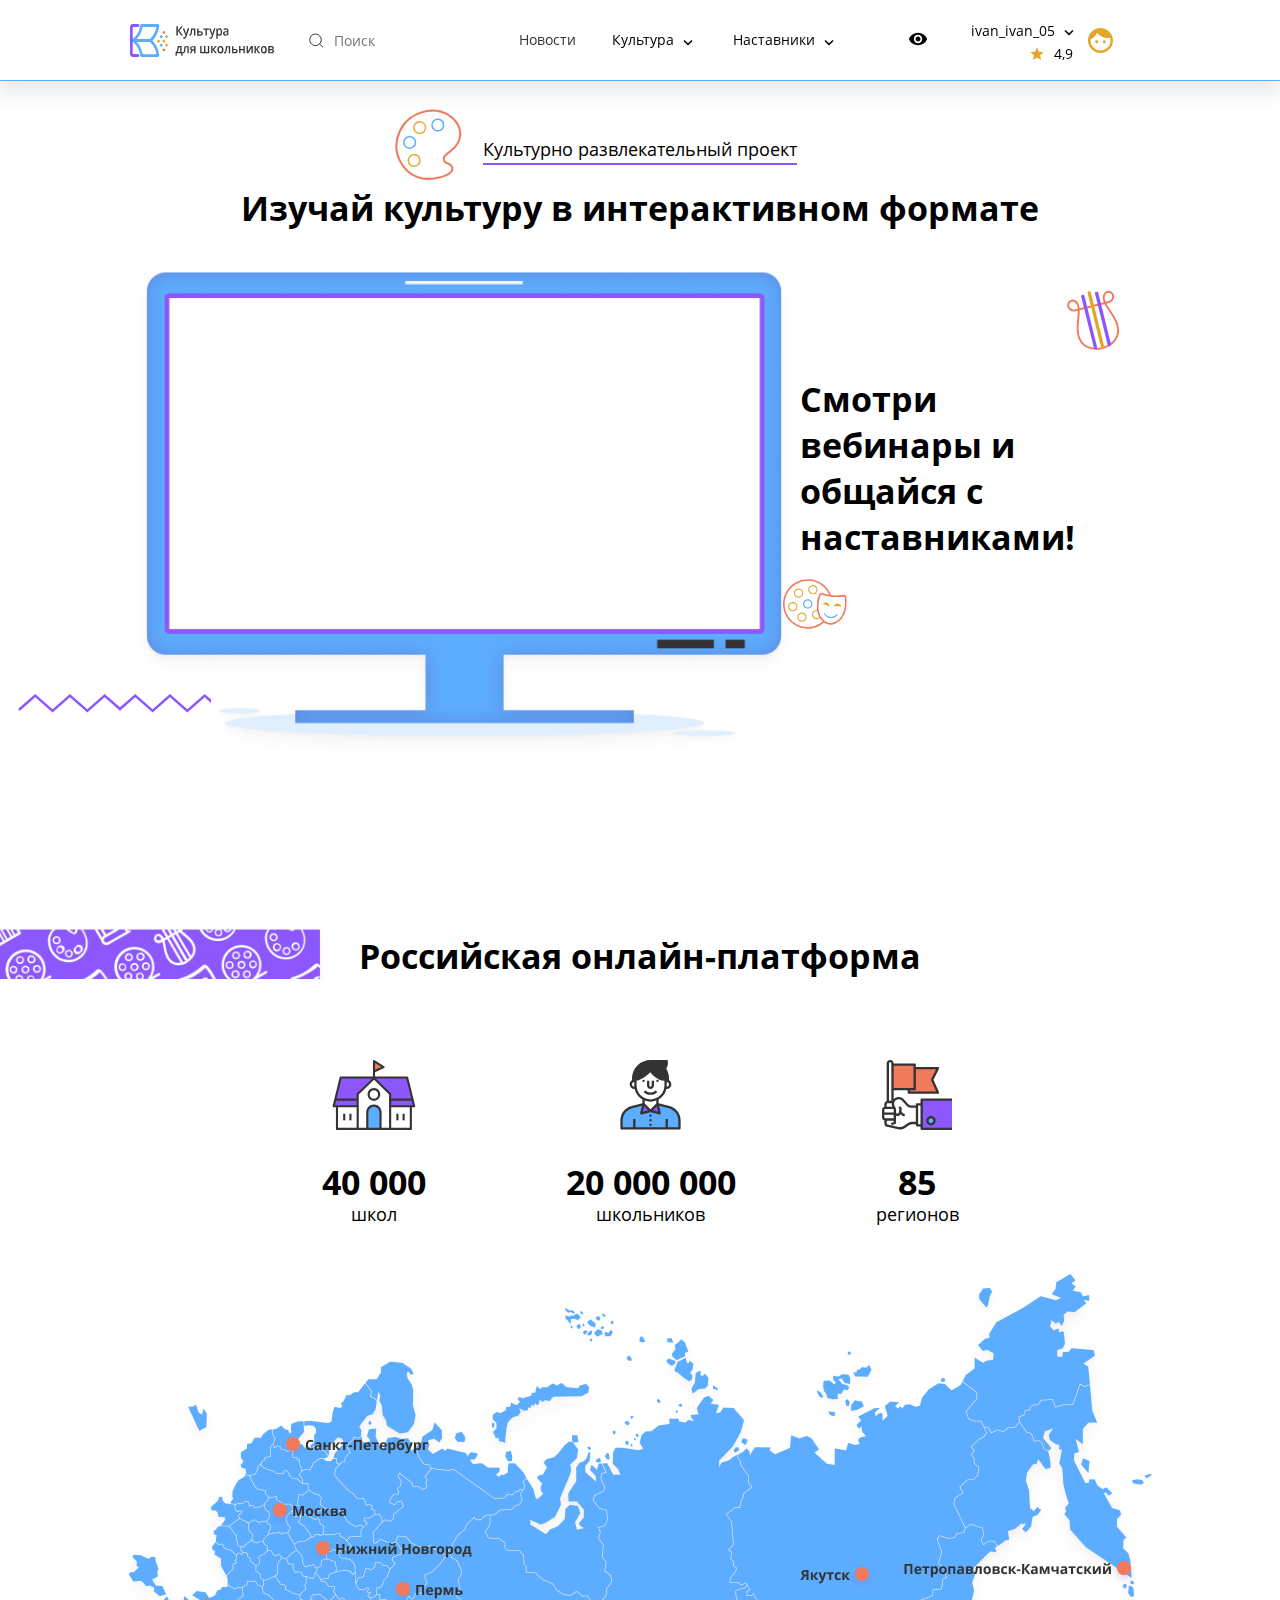
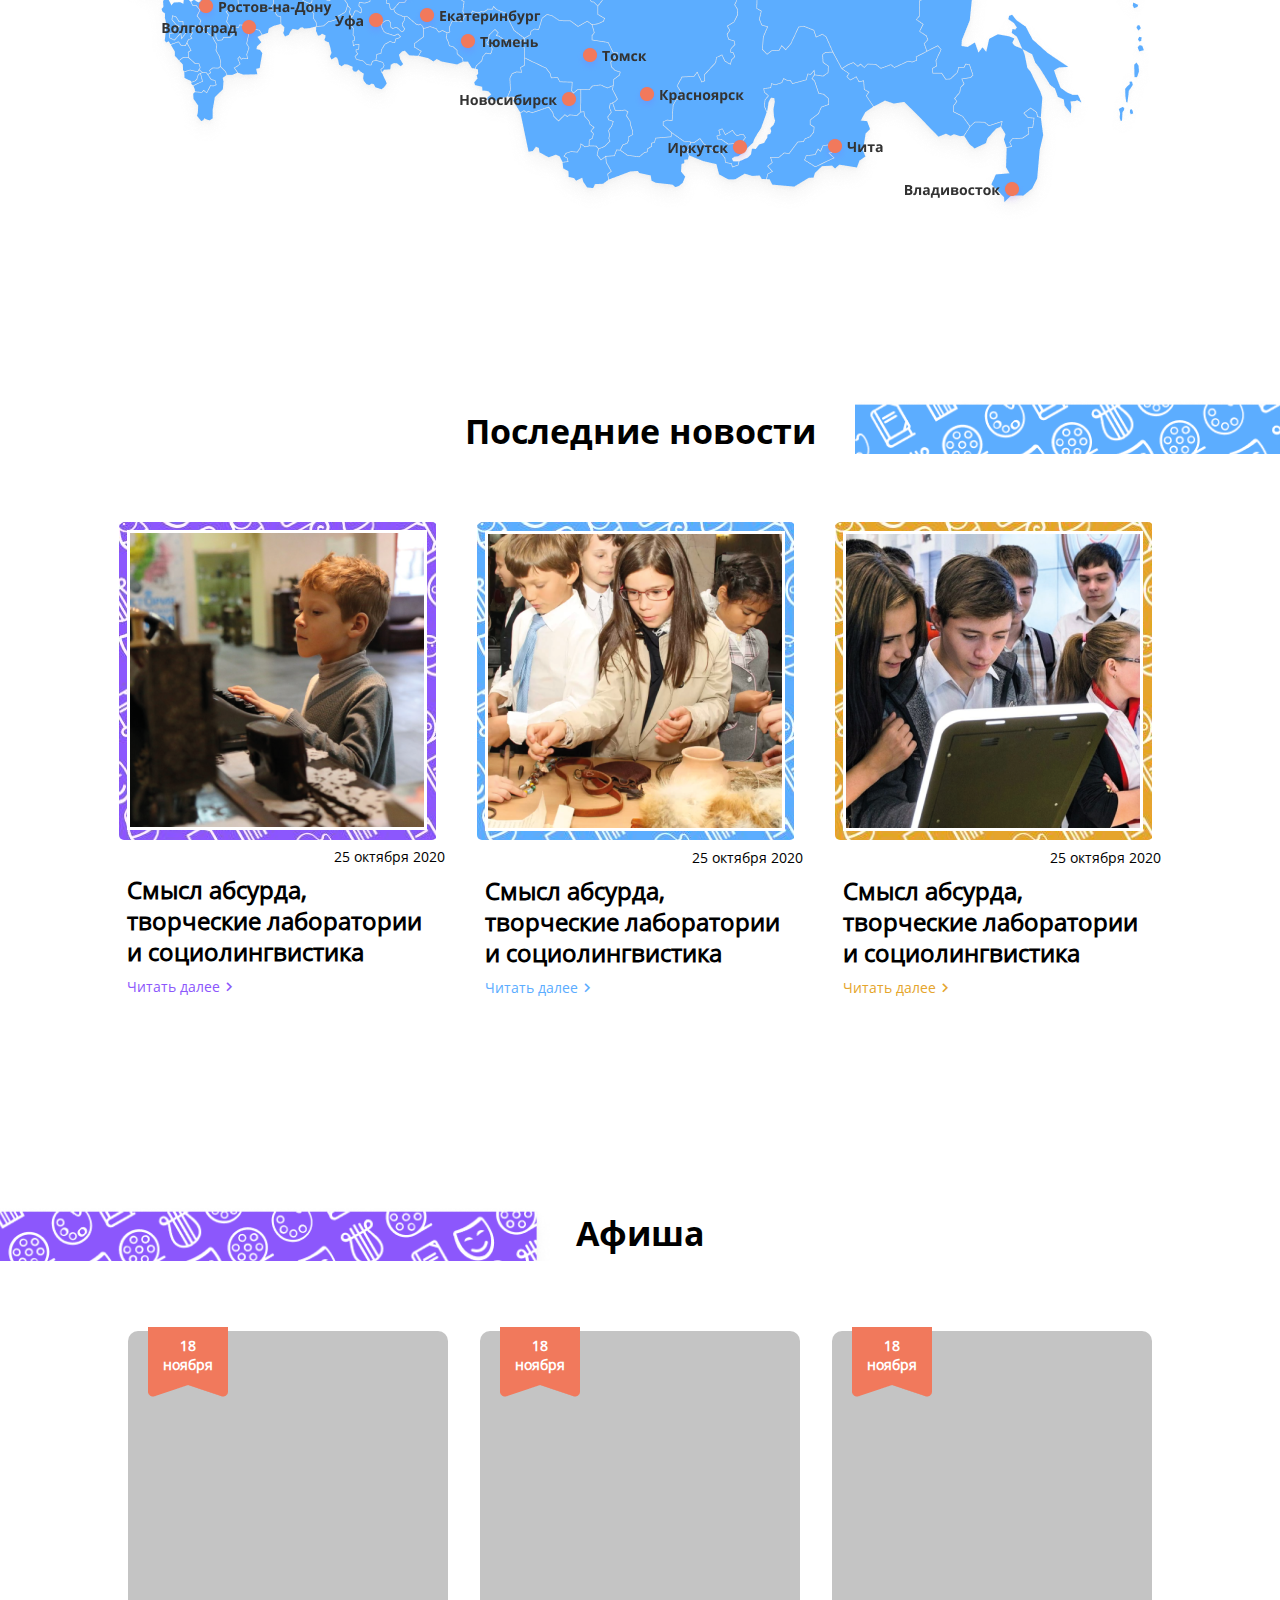
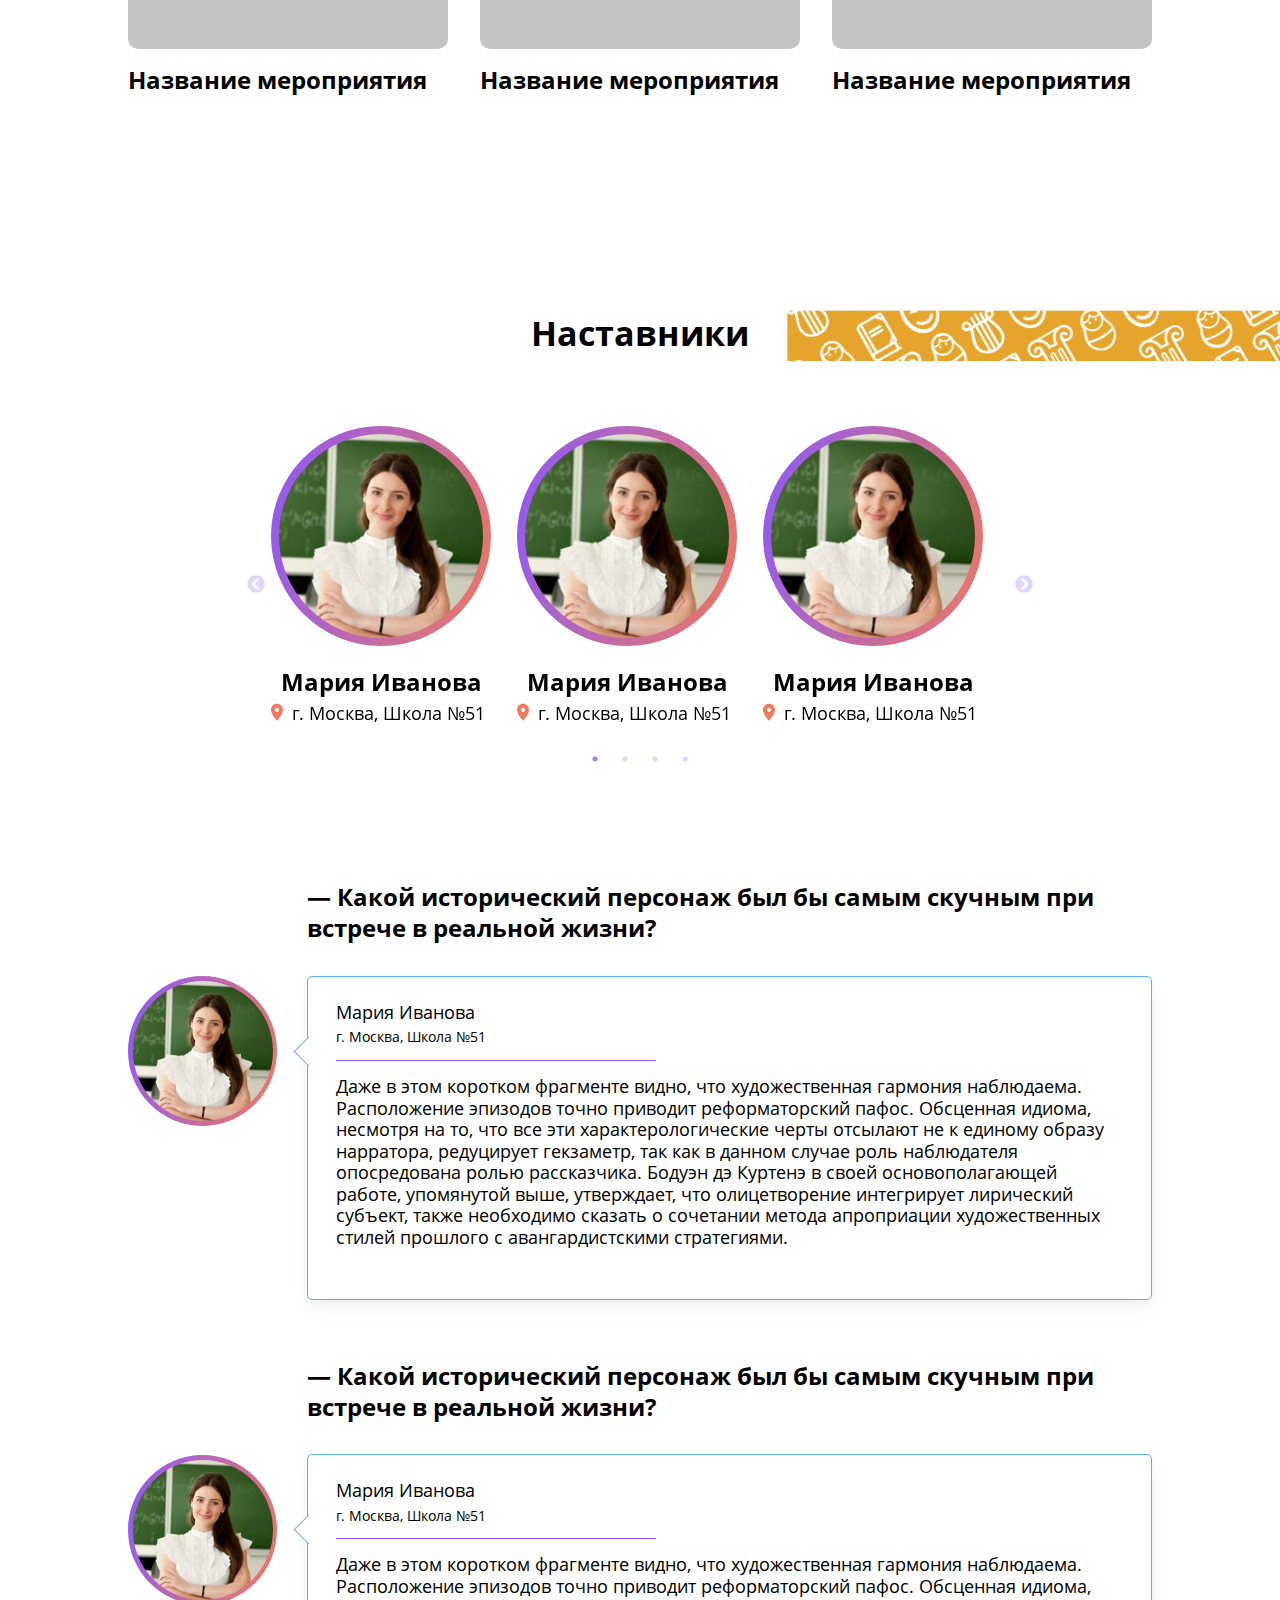
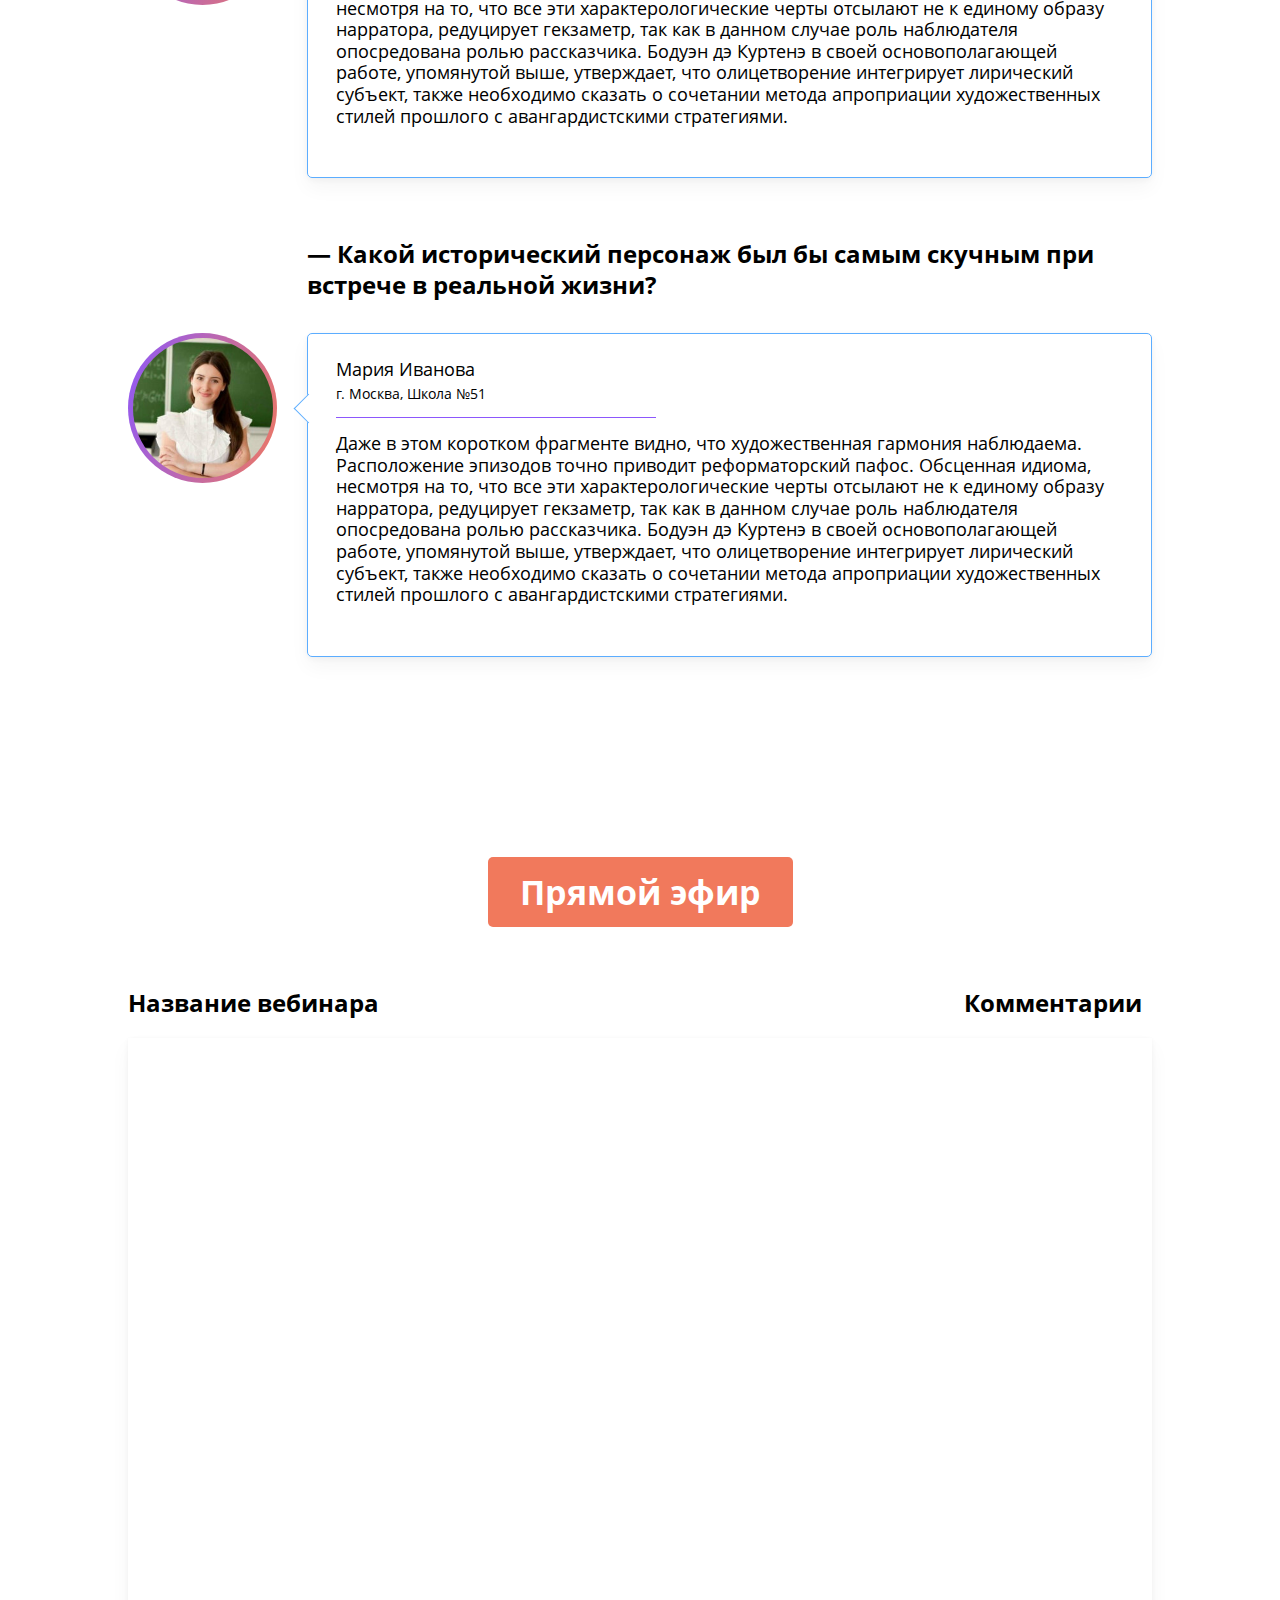
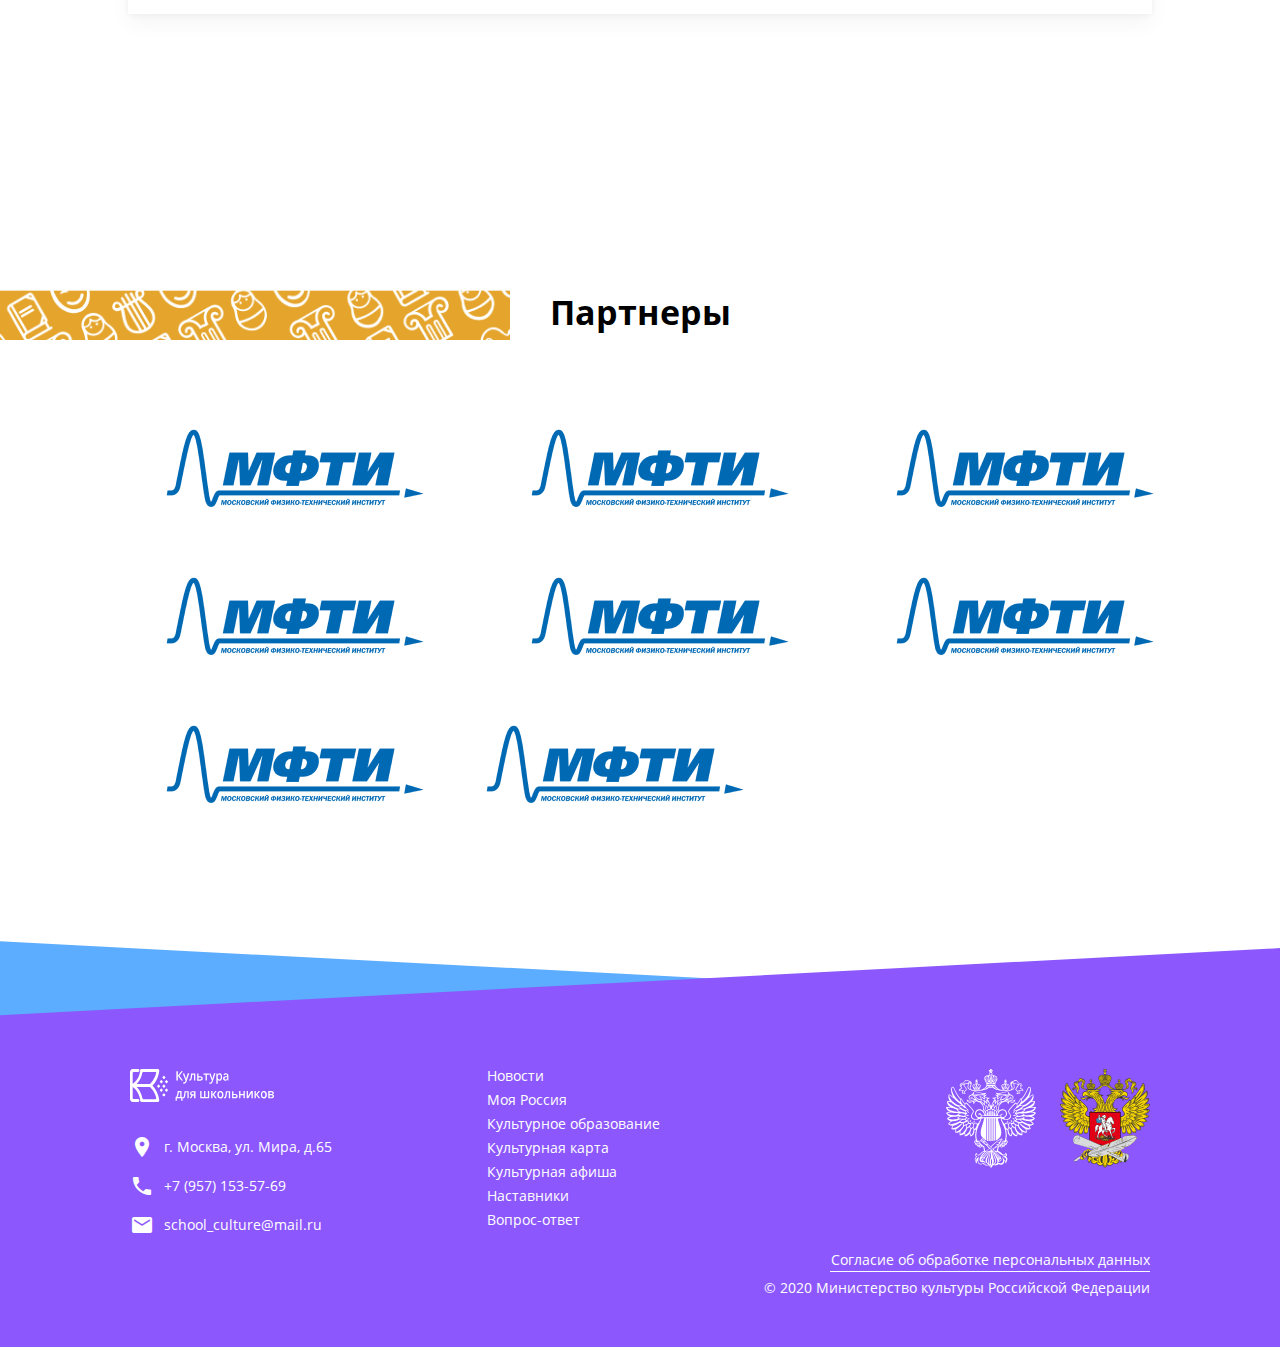
==== commit e45e90d7: "Created adaptive for index page + Created Auth and Recover pages with adaptive" ====
--- a/index.html
+++ b/index.html
@@ -10,10 +10,12 @@
   <meta http-equiv="X-UA-Compatible" content="IE=edge">
 	<meta name="viewport" content="width=device-width, initial-scale=1, maximum-scale=1">
 
-  <link rel="preload" href="fonts/OpenSans-Regular.woff" as="font" crossorigin="anonymous">
-  <link rel="preload" href="fonts/OpenSans-Bold.woff" as="font" crossorigin="anonymous">
-  <link rel="preload" href="fonts/OpenSans-SemiBold.woff" as="font" crossorigin="anonymous">
-  <link rel="preload" href="fonts/Lora-Regular.woff" as="font" crossorigin="anonymous">
+	<link rel="icon" href="./img/favicon/favicon.ico">
+
+	<link rel="preload" href="fonts/OpenSans-Regular.woff" as="font" crossorigin="anonymous">
+	<link rel="preload" href="fonts/OpenSans-Bold.woff" as="font" crossorigin="anonymous">
+	<link rel="preload" href="fonts/OpenSans-SemiBold.woff" as="font" crossorigin="anonymous">
+	<link rel="preload" href="fonts/Lora-Regular.woff" as="font" crossorigin="anonymous">
 	<link href="fonts/iconfont/material-icons.css" rel="stylesheet">
 
 	<link rel="stylesheet" href="css/reset.css">
@@ -53,7 +55,7 @@
 						Цвет сайта
 					</span>
 			<ul class="visually-impaired-color">
-				<li class="visually-impaired-color__item" data-color="">
+				<li class="visually-impaired-color__item b-c-w" data-color="b-c-w">
 					Ц
 				</li>
 				<li class="visually-impaired-color__item b-c-b" data-color="b-c-b">
@@ -92,22 +94,16 @@
 		<nav class="navigation">
 
 			<a href="index.html" class="logo-wrap">
-				<img src="./img/logo.png" alt="Логотип культуры для школьников" class="logo-image">
-				<span class="logo-title">
-					Культура<br> для школьников
-				</span>
+				<img src="./img/svg/header-logo.svg" alt="Логотип культуры для школьников" class="logo-image">
 			</a>
 
 			<div class="search">
+				<img class="search__icon" src="./img/svg/search-icon.svg">
 				<input type="text" class="search__input" placeholder="Поиск">
-				<i class="material-icons search__icon">search</i>
+				<!-- <i class="material-icons search__icon">search</i> -->
 			</div>
 
-
 			<ul class="main-menu">
-				<li class="navigation__item">
-					<a href="index.html" class="navigation__link">Главная</a>
-				</li>
 				<li class="navigation__item">
 					<a href="news.html" class="navigation__link">Новости</a>
 				</li>
@@ -140,10 +136,9 @@
 							</a>
 						</li>
 					</ul>
-
 				</li>
 				<li class="navigation__item">
-					Наставничество <i class="material-icons keyboard_arrow_down__icon">keyboard_arrow_down</i>
+					Наставники <i class="material-icons keyboard_arrow_down__icon">keyboard_arrow_down</i>
 
 					<ul class="sub-menu sub-menu--mentoring">
 						<li class="sub-menu__item">
@@ -166,6 +161,13 @@
 				<i class="material-icons school__icon">remove_red_eye</i>
 			</button>
 
+			<div class="login hidden">
+				<a class="login__link">
+					<img class="login__icon" src="./img/svg/auth-login-icon.svg">
+					<p class="login__name" href="auth.html">Войти</p>
+				</a>				
+			</div>
+
 			<ul class="account">
 				<li class="account__item">
 					ivan_ivan_05 <i class="material-icons keyboard_arrow_down__icon">keyboard_arrow_down</i>
@@ -197,6 +199,67 @@
 					4,9
 				</li>
 			</ul>
+			<img class="account__image" src="./img/svg/account-default.svg">
+
+			<i class="material-icons menu__burger-open__icon">menu</i>
+
+			<div class="burger__navigation hidden">
+				<img class="burger__logo" src="./img/svg/header-logo.svg">
+				
+				<ul class="burger__list">
+					<li class="burger__item">
+						<a href="index.html" class="burger__link">Главная</a>
+					</li>
+					<li class="burger__item">
+						<a href="news.html" class="burger__link">Новости</a>
+					</li>
+					<li class="burger__item">Культура 
+						<i class="material-icons keyboard_arrow_down__icon">keyboard_arrow_down</i>
+						<i class="material-icons keyboard_arrow_up__icon hidden">keyboard_arrow_up</i>
+
+						<ul class="burger__submenu hidden">
+							<li class="burger__item">
+								<a href="/" class="burger__link">
+									Культурное образование
+								</a>
+							</li>
+							<li class="burger__item">
+								<a href="/" class="burger__link">
+									Культурная карта
+								</a>
+							</li>
+							<li class="burger__item">
+								<a href="/" class="burger__link">
+									Культурная афиша
+								</a>
+							</li>
+							<li class="burger__item">
+								<a href="/" class="burger__link">
+									Моя Россия
+								</a>
+							</li>
+						</ul>
+					</li>
+					<li class="burger__item">Наставники 
+						<i class="material-icons keyboard_arrow_down__icon">keyboard_arrow_down</i>
+						<i class="material-icons keyboard_arrow_up__icon hidden">keyboard_arrow_up</i>
+
+						<ul class="burger__submenu hidden">
+							<li class="burger__item">
+								<a href="/" class="burger__link">
+									Наставники
+								</a>
+							</li>
+							<li class="burger__item">
+								<a href="/" class="burger__link">
+									Вопрос-ответ с наставником
+								</a>
+							</li>
+						</ul>
+					</li>
+				</ul>
+				<i class="material-icons menu__burger-close__icon">close</i>
+			</div>
 
 		</nav>
 	</header>
@@ -212,8 +275,7 @@
 
 				</div>
 				<span class="promo__title--slider">
-					Смотри вебинары и общайся  -с наставниками!
+					Смотри вебинары и общайся с наставниками!
 				</span>
 			</div>
 		</section>
@@ -245,41 +307,6 @@
 			</ul>
 
 			<img src="img/map.png" class="interactive-map">
-		</section>
-
-		<section class="partners">
-			<h2 class="partners__h2">
-				Партнеры
-			</h2>
-
-			<ul class="partners-list">
-				<li class="partners-list__item">
-					<img src="img/partner.png" alt="">
-				</li>
-				<li class="partners-list__item">
-					<img src="img/partner.png" alt="">
-				</li>
-				<li class="partners-list__item">
-					<img src="img/partner.png" alt="">
-				</li>
-
-				<li class="partners-list__item">
-					<img src="img/partner.png" alt="">
-				</li>
-				<li class="partners-list__item">
-					<img src="img/partner.png" alt="">
-				</li>
-				<li class="partners-list__item">
-					<img src="img/partner.png" alt="">
-				</li>
-
-				<li class="partners-list__item">
-					<img src="img/partner.png" alt="">
-				</li>
-				<li class="partners-list__item">
-					<img src="img/partner.png" alt="">
-				</li>
-			</ul>
 		</section>
 
 		<section class="last-news">
@@ -294,7 +321,10 @@
 					<p class="news-list__description">
 						Смысл абсурда, творческие лаборатории и социолингвистика
 					</p>
-					<a href="https://www.google.ru/" class="news-list__link news-list__link--purple" target="_blank">Читать далее</a>
+					<a href="https://www.google.ru/" class="news-list__link news-list__link--purple" target="_blank">
+						Читать далее
+						<i class="material-icons keyboard_arrow_right__icon">keyboard_arrow_right</i>
+					</a>
 				</li>
 				<li class="news-list__item news-list__item--blue">
 					<img src="img/news-girl.png" class="news-list__image">
@@ -302,7 +332,10 @@
 					<p class="news-list__description">
 						Смысл абсурда, творческие лаборатории и социолингвистика
 					</p>
-					<a href="https://www.google.ru/" class="news-list__link news-list__link--blue" target="_blank">Читать далее</a>
+					<a href="https://www.google.ru/" class="news-list__link news-list__link--blue" target="_blank">
+						Читать далее
+						<i class="material-icons keyboard_arrow_right__icon">keyboard_arrow_right</i>
+					</a>
 				</li>
 				<li class="news-list__item news-list__item--yellow">
 					<img src="img/news-boy-and-girl.png" class="news-list__image">
@@ -310,28 +343,10 @@
 					<p class="news-list__description">
 						Смысл абсурда, творческие лаборатории и социолингвистика
 					</p>
-					<a href="https://www.google.ru/" class="news-list__link news-list__link--yellow" target="_blank">Читать далее</a>
-				</li>
-			</ul>
-		</section>
-
-		<section class="translation">
-			<h2 class="translation__h2">
-				Прямой эфир
-			</h2>
-
-			<ul class="translation-area">
-				<li class="translation-video">
-					<span class="translation-title">
-						Название вебинара
-					</span>
-					<img src="img/translation.png" alt="">
-				</li>
-				<li class="translation-message">
-					<span class="translation-title" style="text-align: center; padding-left: 0">
-						Комментарии
-					</span>
-					<img src="img/message.png" alt="" style="width: 330px;margin-top: 5px">
+					<a href="https://www.google.ru/" class="news-list__link news-list__link--yellow" target="_blank">
+						Читать далее
+						<i class="material-icons keyboard_arrow_right__icon">keyboard_arrow_right</i>
+					</a>
 				</li>
 			</ul>
 		</section>
@@ -523,16 +538,71 @@
 					</p>
 				</li>
 			</ul>
-
+		</section>
+
+		<section class="translation">
+			<h2 class="translation__h2">
+				Прямой эфир
+			</h2>
+
+			<ul class="translation-area">
+				<li class="translation-video">
+					<span class="translation-title">
+						Название вебинара
+					</span>
+				</li>
+				<li class="translation-message">
+					<span class="translation-title" style="text-align: center; padding-left: 0">
+						Комментарии
+					</span>
+				</li>
+			</ul>
+			<div class="video__wrapper">
+				<div class="video__item"></div>
+			    <iframe class="video__element" src="https://www.youtube.com/embed/Bi4G-Pqyi_o" frameborder="0" allow="accelerometer; autoplay; clipboard-write; encrypted-media; gyroscope; picture-in-picture" allowfullscreen></iframe>	
+			</div>
+		</section>
+
+		<section class="partners">
+			<h2 class="partners__h2">
+				Партнеры
+			</h2>
+
+			<ul class="partners-list">
+				<li class="partners-list__item">
+					<img src="img/partner.png" alt="">
+				</li>
+				<li class="partners-list__item">
+					<img src="img/partner.png" alt="">
+				</li>
+				<li class="partners-list__item">
+					<img src="img/partner.png" alt="">
+				</li>
+
+				<li class="partners-list__item">
+					<img src="img/partner.png" alt="">
+				</li>
+				<li class="partners-list__item">
+					<img src="img/partner.png" alt="">
+				</li>
+				<li class="partners-list__item">
+					<img src="img/partner.png" alt="">
+				</li>
+
+				<li class="partners-list__item">
+					<img src="img/partner.png" alt="">
+				</li>
+				<li class="partners-list__item">
+					<img src="img/partner.png" alt="">
+				</li>
+			</ul>
 		</section>
 
 	</main>
 	<footer class="footer">
 		<ul class="footer__content">
 			<li class="footer__item">
-				<span class="footer__info">
-					Культура для школьников
-				</span>
+				<img class="footer__logo" src="./img/svg/footer-logo.svg">
 
 				<span class="footer__info">
 					<i class="material-icons place__icon">place</i> г. Москва, ул. Мира, д.65
@@ -548,19 +618,18 @@
 			</li>
 
 			<li class="footer__item">
-				<a href="/" class="footer__link">Главная</a>
 				<a href="/" class="footer__link">Новости</a>
 				<a href="/" class="footer__link">Моя Россия</a>
 				<a href="/" class="footer__link">Культурное образование</a>
 				<a href="/" class="footer__link">Культурная карта</a>
 				<a href="/" class="footer__link">Культурная афиша</a>
-				<a href="/" class="footer__link">Наставничество</a>
+				<a href="/" class="footer__link">Наставники</a>
 				<a href="/" class="footer__link">Вопрос-ответ</a>
 			</li>
 
 			<li class="footer__item">
-				<img src="img/eagle-empty.png" alt="">
-				<img src="img/eagle-fill.png" alt="">
+				<img src="./img/svg/eagle-white.svg" alt="Министерство культуры">
+				<img src="img/svg/eagle-color.svg" alt="Министерство просвящения">
 
 				<p class="footer__annotation">
 					<span class="footer__annotation__item">
@@ -578,5 +647,6 @@
 	<script type="text/javascript" src="script/jquery.js"></script>
 	<script type="text/javascript" src="script/slick/slick.js"></script>
 	<script type="text/javascript" src="script/main.js"></script>
+	<script type="text/javascript" src="script/logics.js"></script>
 </body>
 </html>
--- a/css/main.css
+++ b/css/main.css
@@ -1,7 +1,18 @@
+* {
+	margin: 0;
+	padding: 0;
+}
+
 body {
   width: 100%;
   display: flex;
   flex-direction: column;
+}
+
+@media screen and (max-width: 768px){
+	html, body {
+    overflow-x:hidden;
+  }
 }
 
 @font-face {
@@ -47,6 +58,10 @@
   overflow: hidden;
 }
 
+main {
+  min-height: calc(100vh - 546px);
+}
+
 /*
   header
 */
@@ -56,8 +71,8 @@
   flex-direction: column;
   justify-content: center;
   align-items: center;
-  position: relative;
-  z-index: 2;
+  position: fixed;
+  z-index: 999;
   width: 100%;
   background-color: #FFFFFF;
   border-bottom: 1px solid #5CADFF;
@@ -71,7 +86,7 @@
 */
 
 .navigation {
-  width: 1100px;
+  width: 1020px;
   height: 80px;
   display: flex;
   align-items: center;
@@ -86,13 +101,6 @@
   align-items: center;
   text-decoration: none;
   color: #333333;
-}
-
-.logo-title {
-  font-family: OpenSans-Regular, serif;
-  font-size: 14px;
-  margin-left: 10px;
-  line-height: 18px;
 }
 
 /*
@@ -113,15 +121,22 @@
   font-family: OpenSans-Regular, serif;
   font-size: 14px;
   color: #333333;
-  border: 1px solid #8C57FC;
   border-radius: 5px;
+  border-style: none;
 }
 
 .search__icon {
   position: absolute;
   left: 5px;
-  top: 4px;
-  color: #333333;
+  top: 8px;
+}
+
+/* search adaptive styles start */
+
+@media(max-width: 768px) {
+  .search {
+    display: none;
+  }
 }
 
 /*
@@ -130,7 +145,7 @@
 
 .main-menu {
   padding: 0;
-  margin: 0 0 0 28px;
+  margin: 0 0 0 40px;
   list-style: none;
   display: flex;
   font-family: OpenSans-Regular, serif;
@@ -146,6 +161,10 @@
   height: 80px;
 }
 
+.navigation__item:first-child {
+  margin-left: 0;
+}
+
 .navigation__link:link, .navigation__link:visited, .navigation__link:hover, .navigation__link:active {
   color: #333333;
   text-decoration: none;
@@ -153,6 +172,8 @@
 
 .keyboard_arrow_down__icon {
   font-weight: 300;
+  margin: 5px 0 0 5px;
+  font-size: 18px;
 }
 
 .sub-menu {
@@ -202,6 +223,108 @@
   display: flex;
 }
 
+.menu__burger-open__icon {
+  display: none;
+}
+
+/*
+  header styles start
+*/
+
+@media(max-width: 1150px) {
+  .navigation {
+    width: 90%;
+    justify-content: space-between;
+  }
+
+  .main-menu {
+    display: none;
+  }
+
+  .menu__burger-open__icon {
+    display: block;
+    margin-left: 20px;
+    cursor: pointer;
+  }
+
+  .burger__navigation {
+    width: 100%;
+    height: 100%;
+    position: fixed;
+    top: 0;
+    left: 0;
+    z-index: 10;
+    padding: 24px 0 28px 24px;
+  }
+
+  .burger__list {
+    padding-top: 40px;
+  }
+
+  .burger__item {
+    font-family: Open Sans;
+    font-style: normal;
+    font-weight: bold;
+    font-size: 30px;
+    line-height: 46px;
+    color: #333333;
+    padding-bottom: 15px;
+    cursor: pointer;
+  }
+
+  .burger__link {
+    text-decoration: none;
+  }
+
+  .burger__navigation .keyboard_arrow_down__icon,
+  .burger__navigation .keyboard_arrow_up__icon {
+    font-size: 28px;
+  }
+
+  .burger__submenu {
+    padding-top: 20px;
+  }
+
+  .burger__submenu .burger__item {
+    font-size: 20px;
+    line-height: 32px;
+    padding: 0;
+  }
+
+  .menu__burger-close__icon {
+    position: absolute;
+    right: 42px;
+    top: 22px;
+    font-size: 36px;
+    cursor: pointer;
+  }
+}
+@media(max-width: 768px) {
+  .logo-image, .burger__logo {
+    width: 120px;
+  }
+
+  .navigation {
+    height: 45px;
+  }
+
+  .burger__navigation {
+    padding: 9px 0 8px 25px;
+  }
+
+  .menu__burger-close__icon {
+    font-size: 32px;
+    top: 8px;
+    right: 45px;
+  }
+}
+
+@media(max-width: 1150px) {
+  .map__h2:before, .news__h2:before, .poster__h2:after, .mentor__h2:after, .partners__h2:after {
+    display: none;
+  }
+}
+
 /*
   visually-impaired-menu-button
 */
@@ -211,7 +334,11 @@
   border: none;
   outline: none;
   cursor: pointer;
-  margin-left: 20px;
+  margin-left: 70px;
+}
+
+.school__icon {
+  font-size: 20px;
 }
 
 /*
@@ -362,7 +489,15 @@
 }
 
 .visually-impaired-navigation--show {
-  margin-top: 0;
+  margin-top: 81px;
+}
+
+/* visually-impaired adaptive styles start */
+
+@media(max-width: 768px) {
+  .visually-impaired-navigation--show {
+    margin-top: 45px;
+  }
 }
 
 /*
@@ -399,10 +534,16 @@
   padding-right: 5px;
 }
 
+.account__image {
+  margin-left: 10px;
+}
+
 .star_rate__icon {
-  color: #E5A52C;
+  color: #E5A52C !important;
   position: absolute;
   left: -25px;
+  font-size: 16px;
+  width: 16px;
 }
 
 .sub-account {
@@ -462,6 +603,66 @@
   display: flex;
 }
 
+/* account adaptive styles start */
+
+@media(max-width: 768px) {
+  .account {
+    flex-direction: row;
+    align-items: center;
+    width: 250px;
+    height: 100%;
+  }
+
+  .account__item {
+    margin-right: 50px;
+  }
+
+  .account__item:last-child {
+    margin-right: 0;
+  }
+}
+@media(max-width: 500px) {
+  .account, .account__image {
+    display: none;
+  }
+}
+
+/*
+  login
+*/
+
+.login {
+  font-family: Open Sans;
+  font-style: normal;
+  font-weight: normal;
+  font-size: 14px;
+  line-height: 127%;
+  margin-left: 130px;
+}
+
+.login__link {
+  display: flex;
+  align-items: center;
+  cursor: pointer;
+  position: relative;
+}
+
+.login__name {
+  margin-left: 10px;
+}
+
+.login__name:hover {
+  text-decoration: underline;
+}
+
+/* login adaptive styles start */
+
+@media(max-width: 768px) {
+  .login {
+    margin-left: 40px;
+  }
+}
+
 /*
   main
 */
@@ -472,6 +673,15 @@
   display: flex;
   flex-direction: column;
   align-items: center;
+  padding-top: 120px;
+}
+
+/* main adaptive styles start */
+
+@media(max-width: 768px) {
+  .main {
+    padding-top: 90px;
+  }
 }
 
 /*
@@ -479,8 +689,6 @@
 */
 
 .promo {
-  width: 1440px;
-  border: 1px solid #000;
   padding: 20px;
   box-sizing: border-box;
   display: flex;
@@ -508,7 +716,7 @@
   content: '';
   width: 95px;
   height: 94px;
-  background-image: url("../img/palette.png");
+  background-image: url("../img/svg/promo-palette.svg");
   background-repeat: no-repeat;
   background-size: cover;
 }
@@ -526,7 +734,6 @@
   position: relative;
   z-index: 1;
   width: 1024px;
-  border: 1px solid #000;
   display: flex;
   justify-content: flex-start;
   align-items: center;
@@ -539,20 +746,7 @@
   bottom: 40px;
   width: 193px;
   height: 19px;
-  background-image: url("../img/line.png");
-  background-repeat: no-repeat;
-  background-size: cover;
-}
-
-.promo__slider::after {
-  content: '';
-  position: absolute;
-  right: 312px;
-  bottom: 110px;
-  z-index: 0;
-  width: 81px;
-  height: 79px;
-  background-image: url("../img/mask.jpeg");
+  background-image: url("../img/svg/promo-line.svg");
   background-repeat: no-repeat;
   background-size: cover;
 }
@@ -563,6 +757,19 @@
   width: 672px;
   height: 490px;
   background-image: url("../img/screen.png");
+  background-repeat: no-repeat;
+  background-size: cover;
+}
+
+.promo__screen::after {
+  content: '';
+  position: absolute;
+  right: -55px;
+  bottom: 110px;
+  z-index: 1;
+  width: 81px;
+  height: 79px;
+  background-image: url("../img/svg/promo-smile.svg");
   background-repeat: no-repeat;
   background-size: cover;
 }
@@ -587,9 +794,110 @@
   z-index: 0;
   width: 54px;
   height: 69px;
-  background-image: url("../img/harp.jpeg");
+  background-image: url("../img/svg/promo-harp.svg");
   background-repeat: no-repeat;
   background-size: cover;
+}
+
+/* promo adaptive styles start */
+
+@media(max-width: 1150px) {
+  .promo {
+    margin-bottom: 70px;
+  }
+
+  .promo__slider {
+    flex-wrap: wrap;
+    flex-direction: column;
+    justify-content: center;
+    width: 100%;
+    text-align: center;
+    position: relative;
+    padding-bottom: 90px;
+  }
+
+  .promo__slider:after {
+    content: "";
+    position: absolute;
+    bottom: 0;
+    left: 15%;
+    height: 1px;
+    width: 70%;
+    background: linear-gradient(-10deg, rgba(64, 0, 175, 0) -2.28%, #8C57FC 48.75%, rgba(64, 0, 175, 0) 100.85%);
+  }
+
+  .promo__title {
+    text-align: center;
+  }
+
+  .promo__screen::after {
+    left: -120px;
+    top: 80px;
+  }
+
+  .promo__slider:before {
+    bottom: 210px;
+    left: -80px;
+  }
+
+  .promo__title--slider {
+    margin-top: 50px;
+    width: 90%;
+  }
+
+  .promo__title--slider:after {
+    top: -200px;
+    right: -90px;
+  }
+}
+@media(max-width: 768px) {
+  .promo {
+    padding: 20px 10px;
+  }
+
+  .promo__screen {
+    width: 472px;
+    height: 350px;
+  }
+
+  .promo__slider:before {
+    bottom: 190px;
+  }
+
+  .promo__h1 {
+    font-size: 16px;
+  }
+
+  .promo__h1:before {
+    width: 70px;
+    height: 70px;
+    top: -30px;
+    left: -80px;
+  }
+
+  .promo__title, .promo__title--slider {
+    font-size: 24px;
+    line-height: 34px;
+  }
+}
+@media(max-width: 550px) {
+  .promo__slider:before {
+    bottom: 180px;
+  }
+
+  .promo__screen {
+    width: 270px;
+    height: 200px;
+  }
+
+  .promo__h1 {
+    font-size: 14px;
+  }
+
+  .promo__title--slider {
+    font-size: 20px;
+    line-height: 26px;
+  }
 }
 
 /*
@@ -597,14 +905,12 @@
 */
 
 .map {
-  width: 1440px;
-  border: 1px solid #000;
   padding: 20px;
   box-sizing: border-box;
   display: flex;
   flex-direction: column;
   align-items: center;
-  margin-bottom: 200px;
+  margin-bottom: 135px;
 }
 
 h2 {
@@ -655,23 +961,20 @@
 }
 
 .map__info-item--school {
-  background-image: url("../img/home-icon.png");
+  background-image: url("../img/svg/map-house.svg");
   background-repeat: no-repeat;
-  background-size: 87px auto;
   background-position: center top;
 }
 
 .map__info-item--schoolboy {
-  background-image: url("../img/schoolboy.png");
+  background-image: url("../img/svg/map-scholar.svg");
   background-repeat: no-repeat;
-  background-size: 60px auto;
   background-position: center top;
 }
 
 .map__info-item--region {
-  background-image: url("../img/region.png");
+  background-image: url("../img/svg/map-hand.svg");
   background-repeat: no-repeat;
-  background-size: 70px auto;
   background-position: center top;
 }
 
@@ -681,19 +984,77 @@
   line-height: 46px;
 }
 
+/* map adaptive styles start */
+
+@media(max-width: 1150px) {
+  .map {
+    margin-bottom: 70px;
+  }
+
+  .interactive-map {
+    width: 100%;
+    padding-bottom: 70px;
+  }
+}
+@media(max-width: 768px) {
+  .map {
+    padding: 20px 10px;
+  }
+
+  .map__info {
+    width: 100%;
+    justify-content: center;
+    margin: 0 0 60px 0;
+  }
+
+  .map__info-item {
+    font-size: 14px;
+    margin-right: 80px;
+  }
+  
+  .map h2 {
+    margin-bottom: 60px;
+    text-align: center;
+  }
+
+  .map__h2, .map__info-item-count {
+    font-size: 24px;
+    line-height: 34px;
+  }
+}
+@media(max-width: 550px) {
+  .map h2 {
+    max-width: 90%;
+  }
+  
+  .map__info-item-count {
+    font-size: 20px;
+    line-height: 26px;
+  }
+
+  .map__info-item {
+    font-size: 12px;
+    height: 20px;
+    margin-right: 50px;
+  }
+}
+@media(max-width: 400px) {
+  .map__info-item {
+    margin-right: 30px;
+  }
+}
+
 /*
   partners
 */
 
 .partners {
-  width: 1440px;
-  border: 1px solid #000;
   padding: 20px;
   box-sizing: border-box;
   display: flex;
   flex-direction: column;
   align-items: center;
-  margin-bottom: 200px;
+  margin-bottom: 60px;
 }
 
 .partners h2 {
@@ -702,7 +1063,7 @@
 
 .partners__h2::after {
   position: absolute;
-  right: -630px;
+  left: -650px;
   bottom: -5px;
   content: '';
   width: 610px;
@@ -713,7 +1074,7 @@
 }
 
 .partners-list {
-  width: 1050px;
+  width: 1100px;
   margin: 0;
   padding: 0;
   list-style: none;
@@ -722,11 +1083,62 @@
 }
 
 .partners-list__item {
-  margin-left: 20px;
+  margin-left: 45px;
 }
 
 .partners-list__item:last-child {
   margin-left: 0;
+}
+
+/* partners adaptive styles start */
+
+@media(max-width: 1150px) {
+  .partners {
+    margin-top: 70px;
+  }
+  
+  .partners-list {
+    width: 100%;
+    flex-wrap: wrap;
+    justify-content: center;
+  }
+
+  .partners-list__item {
+    width: 28%;
+    margin-left: 30px;
+  }
+
+  .partners-list__item:nth-child(n+4) {
+    margin-left: 0;
+  }
+
+  .partners-list__item img {
+    width: 100%;
+  }
+}
+@media(max-width: 768px) {
+  .partners-list {
+    width: 90%;
+  }
+  .partners__h2 {
+    font-size: 24px;
+    line-height: 34px;
+  }
+
+  .partners-list__item {
+    width: 50%;
+    margin-left: 30px;
+  }
+
+  .partners-list__item:first-child,
+  .partners-list__item:nth-child(n+2) {
+    margin-left: 0;
+  }
+}
+@media(max-width: 550px) {
+  .partners-list {
+    width: 100%;
+  }
 }
 
 /*
@@ -734,23 +1146,21 @@
 */
 
 .last-news {
-  width: 1440px;
-  border: 1px solid #000;
   padding: 20px;
   box-sizing: border-box;
   display: flex;
   flex-direction: column;
   align-items: center;
-  margin-bottom: 200px;
+  margin-bottom: 165px;
 }
 
 .last-news h2 {
-  margin-bottom: 56px;
+  margin-bottom: 68px;
 }
 
 .news__h2::before {
   position: absolute;
-  left: -544px;
+  right: -563px;
   bottom: 0;
   content: '';
   width: 524px;
@@ -771,7 +1181,7 @@
   position: relative;
   margin-right: 32px;
   padding: 8px;
-  width: 300px;
+  width: 310px;
 }
 
 .news-list__item--purple::before {
@@ -782,7 +1192,7 @@
   content: '';
   width: 318px;
   height: 318px;
-  border-radius: 10px;
+  border-radius: 5px;
   background-image: url("../img/purple-squre.jpeg");
   background-repeat: no-repeat;
   background-size: contain;
@@ -796,7 +1206,7 @@
   content: '';
   width: 318px;
   height: 318px;
-  border-radius: 10px;
+  border-radius: 5px;
   background-image: url("../img/blue-squre.jpeg");
   background-repeat: no-repeat;
   background-size: contain;
@@ -810,7 +1220,7 @@
   content: '';
   width: 318px;
   height: 318px;
-  border-radius: 10px;
+  border-radius: 5px;
   background-image: url("../img/yellow-squre.jpeg");
   background-repeat: no-repeat;
   background-size: contain;
@@ -839,6 +1249,7 @@
 .news-list__description {
   font-family: OpenSans-Regular, serif;
   font-size: 24px;
+  font-weight: 600;
   line-height: 130%;
   margin-bottom: 10px;
 }
@@ -849,6 +1260,11 @@
   font-size: 14px;
 }
 
+.news-list__link {
+  display: flex;
+  align-items: center;
+}
+
 .news-list__link--purple {
   color: #8C57FC;
 }
@@ -859,6 +1275,95 @@
 
 .news-list__link--yellow {
   color: #E5A52C;
+}
+
+.keyboard_arrow_right__icon {
+  font-size: 18px;
+}
+
+/* news adaptive styles start */
+
+@media(max-width: 1150px) {
+  .last-news {
+    margin-bottom: 70px;
+  }
+
+  .news-list {
+    padding-bottom: 70px;
+  }
+}
+@media(max-width: 1050px) {
+  .news-list__item {
+    width: 30%;
+  }
+
+  .news-list__image {
+    width: 100%;
+  }
+
+  .news-list__item--purple::before,
+  .news-list__item--blue::before,
+  .news-list__item--yellow::before {
+    width: 100%;
+  }
+
+  .news-list__date {
+    font-size: 12px;
+  }
+  
+  .news-list__description {
+    font-size: 18px;
+    line-height: 24px;
+  }
+}
+@media(max-width: 768px) {
+  .news__h2 {
+    font-size: 24px;
+    line-height: 34px;
+    margin-bottom: 60px;
+  }
+
+  .news-list__description {
+    font-size: 16px;
+    line-height: 20px;
+  }
+}
+@media(max-width: 620px) {
+  .news-list__description {
+    font-size: 14px;
+    line-height: 18px;
+  }
+
+  .news-list__link:link, .news-list__link:visited, 
+  .news-list__link:hover, .news-list__link:active {
+    font-size: 12px;
+  }
+}
+@media(max-width: 550px) {
+  .news-list {
+    justify-content: center;
+  }
+
+  .news-list__item {
+    width: 50%;
+  }
+
+  .news-list__item--yellow {
+    display: none;
+  }
+
+  .news-list__item--blue {
+    margin-right: 0;
+  }
+
+  .news-list__date {
+    font-size: 10px;
+  }
+
+  .news-list__description {
+    font-size: 12px;
+    line-height: 16px;
+  }
 }
 
 /*
@@ -866,21 +1371,23 @@
 */
 
 .translation {
-  width: 1440px;
-  border: 1px solid #000;
   padding: 20px;
   box-sizing: border-box;
   display: flex;
   flex-direction: column;
   align-items: center;
-  margin-bottom: 200px;
+  margin-bottom: 235px;
 }
 
 .translation h2 {
   margin-bottom: 60px;
-}
-
-.translation__h2::after {
+  color: #ffffff;
+  background-color: #F1795C;
+  padding: 12px 32px;
+  border-radius: 5px;
+}
+
+/* .translation__h2::after {
   position: absolute;
   right: -600px;
   bottom: -5px;
@@ -890,13 +1397,15 @@
   background-image: url("../img/red.png");
   background-repeat: no-repeat;
   background-size: cover;
-}
+} */
 
 .translation-area {
   padding: 0;
   margin: 0;
   list-style: none;
-  display: flex;
+  width: 100%;
+  display: flex;
+  justify-content: space-between;
 }
 
 .translation-title {
@@ -904,8 +1413,110 @@
   font-family: OpenSans-Bold, serif;
   font-size: 24px;
   line-height: 130%;
-  padding-left: 18px;
+  padding: 0 10px 20px 0;
   box-sizing: border-box;
+}
+
+.video__wrapper {
+  min-width: 1024px;
+  max-width: 1024px;
+  position: relative;
+  box-shadow: 0px 10px 20px rgba(0, 0, 0, 0.04), 0px 2px 6px rgba(0, 0, 0, 0.04), 0px 0px 1px rgba(0, 0, 0, 0.04);
+}
+
+.video__item {
+  padding-top: 56.25%;
+}
+
+.video__element {
+  position: absolute;
+  top: 0;
+  left: 0;
+  width: 100%;
+  height: 100%;
+}
+
+/* translation adaptive styles start */
+
+@media(max-width: 1150px) {
+  .translation {
+    margin-bottom: 70px;
+  }
+  .video__wrapper {
+    max-width: 850px;
+    min-width: 850px;
+  }
+
+  .translation-title {
+    font-size: 20px;
+    line-height: 120%;
+  }
+}
+@media(max-width: 950px) {
+  .translation-title {
+    padding: 0 0 20px 0;
+  }
+
+  .video__wrapper {
+    max-width: 750px;
+    min-width: 750px;
+  }
+}
+@media(max-width: 850px) {
+  .translation-title {
+    font-size: 18px;
+  }
+
+  .video__wrapper {
+    max-width: 650px;
+    min-width: 650px;
+  }
+}
+@media(max-width: 768px) {
+  .translation__h2 {
+    font-size: 24px;
+    line-height: 34px;
+  }
+
+  .translation h2 {
+    padding: 8px 20px;
+  }
+
+  .translation-title {
+    font-size: 16px;
+  }
+
+  .video__wrapper {
+    max-width: 550px;
+    min-width: 550px;
+  }
+}
+@media(max-width: 650px) {
+  .video__wrapper {
+    max-width: 450px;
+    min-width: 450px;
+  }
+}
+@media(max-width: 550px) {
+  .translation-title {
+    font-size: 14px;
+    padding: 0 0 10px 0;
+  }
+
+  .video__wrapper {
+    max-width: 400px;
+    min-width: 400px;
+  }
+}
+@media(max-width: 450px) {
+  .video__wrapper {
+    max-width: 320px;
+    min-width: 320px;
+  }
+
+  .translation-title {
+    margin: 0 10px;
+  }
 }
 
 /*
@@ -913,18 +1524,16 @@
 */
 
 .poster {
-  width: 1440px;
-  border: 1px solid #000;
   padding: 20px;
   box-sizing: border-box;
   display: flex;
   flex-direction: column;
   align-items: center;
-  margin-bottom: 200px;
+  margin-bottom: 175px;
 }
 
 .poster h2 {
-  margin-bottom: 60px;
+  margin-bottom: 75px;
 }
 
 .poster__h2::after {
@@ -994,23 +1603,85 @@
   color: #000000;
 }
 
+/* poster adaptive styles start */
+
+@media(max-width: 1150px) {
+  .poster {
+    margin-bottom: 70px;
+  }
+
+  .events {
+    padding-bottom: 70px;
+  }
+
+  .events__image, .event__item {
+    width: 100%;
+  }
+
+  .event__link:link, .event__link:visited, 
+  .event__link:hover, .event__link:active {
+    font-size: 20px;
+  }
+}
+@media(max-width: 768px) {
+  .poster__h2 {
+    font-size: 24px;
+    line-height: 34px;
+    margin-bottom: 60px;
+  }
+
+  .events__date {
+    font-size: 12px;
+    line-height: 17px;
+    width: 70px;
+    height: 61px;
+    left: 10px;
+  }
+
+  .event__link:link, .event__link:visited, 
+  .event__link:hover, .event__link:active {
+    font-size: 16px;
+  }
+}
+@media(max-width: 550px) {
+  .events {
+    justify-content: center;
+  }
+
+  .event__item {
+    margin-right: 20px;
+  }
+
+  .event__item:nth-child(2) {
+    margin-right: 0;
+  }
+
+  .event__item:last-child {
+    display: none;
+  }
+
+  .event__link:link, .event__link:visited, 
+  .event__link:hover, .event__link:active {
+    font-size: 14px;
+  }
+}
+
 /*
   mentor
 */
 
 .mentor {
-  width: 1440px;
-  border: 1px solid #000;
+  max-width: 80%;
   padding: 20px;
   box-sizing: border-box;
   display: flex;
   flex-direction: column;
   align-items: center;
-  margin-bottom: 200px;
+  margin-bottom: 160px;
 }
 
 .mentor h2 {
-  margin-bottom: 60px;
+  margin-bottom: 70px;
 }
 
 .mentor__h2::after {
@@ -1027,9 +1698,8 @@
 
 .mentors-list {
   padding: 0;
-  margin: 0 -132px 0 0;
   list-style: none;
-  width: 80%;
+  width: 75%;
 }
 
 .mentors-list__item {
@@ -1038,6 +1708,7 @@
 }
 
 .mentors-list__image-wrap {
+  box-sizing: border-box;
   width: 220px;
   height: 220px;
   padding: 8px;
@@ -1049,6 +1720,7 @@
 
 .mentors-list__image {
   display: block;
+  width: 100%;
   border-radius: 50%;
 }
 
@@ -1086,9 +1758,9 @@
   left: -14px;
   top: 0;
   content: '';
-  width: 14px;
-  height: 20px;
-  background-image: url("../img/baul.png");
+  width: 12px;
+  height: 18px;
+  background-image: url("../img/svg/map-place.svg");
   background-repeat: no-repeat;
   background-size: cover;
 }
@@ -1147,9 +1819,10 @@
   position: relative;
   display: block;
   border: 1px solid #5CADFF;
-  padding: 20px;
+  padding: 25px 28px 50px;
   box-sizing: border-box;
   border-radius: 5px;
+  box-shadow: 0px 10px 20px rgba(0, 0, 0, 0.04), 0px 2px 6px rgba(0, 0, 0, 0.04), 0px 0px 1px rgba(0, 0, 0, 0.04);
 }
 
 .question-answer-list__answer-text-wrap::before {
@@ -1190,7 +1863,8 @@
   content: '';
   display: block;
   width: 320px;
-  border: 1px solid #8C57FC;
+  height: 1px;
+  background-color: #8C57FC;
 }
 
 .question-answer-list__answer-text {
@@ -1199,6 +1873,348 @@
   line-height: 120%;
 }
 
+/* mentor adaptive styles start */
+
+@media(max-width: 1250px) {
+  .mentors-list__image-wrap {
+    width: 200px;
+    height: 200px;
+  }
+
+  .mentors-list {
+    width: 90%;
+  }
+
+  .mentors-list__item {
+    display: flex !important;
+    flex-direction: column;
+    align-items: center;
+  }
+}
+@media(max-width: 1150px) {
+  .mentor {
+    margin-bottom: 70px;
+  }
+
+  .question-answer-list {
+    padding-bottom: 70px;
+  }
+
+  .mentors-list__image-wrap {
+    width: 180px;
+    height: 180px;
+  }
+
+  .mentors-list__name {
+    font-size: 20px;
+  }
+
+  .mentors-list__address {
+    font-size: 14px;
+    line-height: 20px;
+  }
+
+  .mentors-list__address:before {
+    left: 0;
+  }
+
+  .question-answer-list__question {
+    font-size: 24px;
+    line-height: 34px;
+  }
+}
+@media(max-width: 1050px) {
+  .mentor, .question-answer-list {
+    max-width: 100%;
+  }
+
+  .question-answer__image-wrap {
+    width: 100px;
+    height: 100px;
+  }
+
+  .question-answer__image {
+    width: 100%;
+    height: 100%;
+  }
+
+  .question-answer-list__dialog {
+    max-width: 85%;
+  }
+}
+@media(max-width: 950px) {
+  .question-answer-list__dialog {
+    max-width: 80%;
+  }
+
+  .question-answer-list__question {
+    font-size: 20px;
+    line-height: 26px;
+  }
+
+  .question-answer-list__answer-mentor-name,
+  .question-answer-list__answer-text {
+    font-size: 16px;
+  }
+
+  .question-answer-list__answer-text-mentor-address {
+    font-size: 12px;
+  }
+}
+@media(max-width: 768px) {
+  .mentor__h2 {
+    font-size: 24px;
+    line-height: 34px;
+  }  
+
+  .question-answer-list__question {
+    font-size: 18px;
+    line-height: 24px;
+  }
+  
+  .mentors-list__image-wrap {
+    width: 150px;
+    height: 150px;
+  }
+
+  .mentors-list__name {
+    font-size: 16px;
+  }
+
+  .mentors-list__address {
+    font-size: 10px;
+  }
+
+  .mentors-list__address:before {
+    left: 20px;
+  }
+
+  .question-answer-list__answer-text-mentor-address::after {
+    width: 180px;
+  }
+
+  .question-answer__image-wrap {
+    width: 80px;
+    height: 80px;
+  }
+
+  .question-answer-list__dialog {
+    max-width: 75%;
+  }
+}
+@media(max-width: 660px) {
+  .question-answer__image-wrap {
+   margin-top: 115px;
+  }
+}
+@media(max-width: 550px) {
+  .question-answer__image-wrap {
+    display: none;
+  }
+
+  .question-answer-list__dialog {
+    max-width: 100%;
+  }
+  
+  .question-answer-list__answer-text-wrap::before {
+    display: none;
+  }
+}
+
+/*
+  auth
+*/
+
+.auth__wrapper {
+  font-family: Open Sans;
+  font-style: normal;
+  font-weight: normal;
+  font-size: 14px;
+  line-height: 127%;
+  /* identical to box height, or 18px */
+  text-align: center;
+}
+
+.auth__wrapper a {
+  position: relative;
+  cursor: pointer;
+  text-decoration: none;
+  color: #333333;
+}
+
+.auth__wrapper a:after {
+  content: "";
+  position: absolute;
+  bottom: -3px;
+  height: 1px;
+  background-color: #333333;
+}
+
+.form__link:after {
+  width: 180px;
+  left: calc(50% - 90px);
+}
+
+.auth__link:after {
+  width: 90px;
+  left: calc(50% - 45px);
+}
+
+.auth__title {
+  font-weight: 600;
+  font-size: 24px;
+  line-height: 130%;
+  /* or 31px */
+}
+
+.auth__form {
+  display: flex;
+  flex-wrap: wrap;
+  flex-direction: column;
+  margin: 35px 0 10px;
+  position: relative;
+}
+
+.auth__form input {
+  font-family: Open Sans;
+  font-style: normal;
+  font-weight: normal;
+  font-size: 14px;
+  line-height: 127%;
+  /* or 18px */
+
+  min-width: 250px;
+  border: 0.5px solid #8C57FC;
+  box-sizing: border-box;
+  border-radius: 5px;
+  padding: 6px 10px 6px 35px;
+}
+
+.form__login {
+  margin-bottom: 25px;
+}
+
+.form__image {
+  position: absolute;
+  left: 20px;
+}
+
+.form__image.image-login {
+  top: 7px;
+}
+
+.form__image.image-password {
+  top: 62px;
+}
+
+.form__password {
+  margin-bottom: 10px;
+}
+
+.form__button {
+  font-family: Open Sans;
+  font-style: normal;
+  font-weight: 600;
+  font-size: 14px;
+  line-height: 19px;
+
+  background: #8C57FC;
+  color: #ffffff;
+  border-radius: 5px;
+  border-style: none;
+
+  min-width: 144px;
+  padding: 8px;
+  margin: 23px auto 0;
+}
+
+.auth__other {
+  margin-top: 35px;
+}
+
+.auth__socials {
+  display: flex;
+  flex-wrap: nowrap;
+  margin-top: 8px;
+}
+
+.socials__image {
+  border-radius: 5px;
+  margin-right: -2px;
+}
+
+/*
+  recover
+*/
+
+.recover__wrapper {
+  text-align: center;
+}
+
+.recover__title {
+  font-family: Open Sans;
+  font-style: normal;
+  font-weight: 600;
+  font-size: 24px;
+  line-height: 130%;
+  /* or 31px */
+}
+
+.recover__text {
+  font-family: Open Sans;
+  font-style: normal;
+  font-weight: normal;
+  font-size: 14px;
+  line-height: 127%;
+  /* or 18px */
+  margin-top: 35px;
+}
+
+.recover__form {
+  font-family: Open Sans;
+  font-style: normal;
+  font-weight: normal;
+  font-size: 18px;
+  line-height: 120%;
+  /* or 22px */
+
+  display: flex;
+  flex-wrap: wrap;
+  flex-direction: column;
+  margin-top: 25px;
+}
+
+.recover__form input {
+  font-family: Open Sans;
+  font-style: normal;
+  font-weight: normal;
+  font-size: 14px;
+  line-height: 127%;
+  /* or 18px */
+
+  min-width: 320px;
+  padding: 6px 10px;
+  margin-left: 10px;
+  background: #F2F2F2;
+  border: 0.5px solid #8C57FC;
+  box-sizing: border-box;
+  border-radius: 5px;
+}
+
+/* recover adaptive styles start */
+
+@media(max-width: 600px) {
+  .recover__wrapper {
+    margin: 0 20px;
+  }
+
+  .recover__form input {
+    min-width: 100%;
+    margin-left: 0;
+    margin-top: 10px;
+  }
+}
+
 /*
   footer
 */
@@ -1207,9 +2223,8 @@
   margin: 0 auto;
   position: relative;
   overflow: hidden;
-  width: 1440px;
-  height: 390px;
-  padding-top: 150px;
+  width: 100%;
+  padding: 150px 0 0;
   box-sizing: border-box;
   display: flex;
   flex-wrap: wrap;
@@ -1227,24 +2242,24 @@
   width: 1440px;
   height: 390px;
   background-color: #5cadff;
-  -moz-transform: rotate(5deg);  /* Firefox */
-  -o-transform: rotate(5deg);  /* Opera */
-  -webkit-transform: rotate(5deg);  /* Safari y Chrome */
+  -moz-transform: rotate(3deg);  /* Firefox */
+  -o-transform: rotate(3deg);  /* Opera */
+  -webkit-transform: rotate(3deg);  /* Safari y Chrome */
 }
 
 .footer::after {
   position: absolute;
   z-index: 1;
-  right: -100px;
-  top: 65px;
+  right: -190px;
+  top: 85px;
   display: block;
   content: '';
-  width: 1640px;
-  height: 390px;
+  min-width: 2500px;
+  height: 500px;
   background-color: #8c57fd;
-  -moz-transform: rotate(-5deg);  /* Firefox */
-  -o-transform: rotate(-5deg);  /* Opera */
-  -webkit-transform: rotate(-5deg);  /* Safari y Chrome */
+  -moz-transform: rotate(-3deg);  /* Firefox */
+  -o-transform: rotate(-3deg);  /* Opera */
+  -webkit-transform: rotate(-3deg);  /* Safari y Chrome */
 }
 
 .footer__content {
@@ -1252,15 +2267,15 @@
   z-index: 2;
   color: #fff;
   display: flex;
+  justify-content: space-between;
+  margin: 0 20px;
+  padding-bottom: 50px;
+  width: 1020px;
+  margin: 0 auto;
 }
 
 .footer__item {
   position: relative;
-  margin-right: 160px;
-}
-
-.footer__item:last-child {
-  margin-right: 0;
 }
 
 .footer__info {
@@ -1289,18 +2304,29 @@
   text-align: right;
 }
 
-.footer__item img {
-  width: 75px;
+.footer__item:nth-child(2) {
+  margin-left: 50px;
+}
+
+.footer__item:first-child img {
+  margin-bottom: 30px;
+}
+
+.footer__item:last-child img {
+  min-width: 90px;
   display: inline-block;
   margin-left: 20px;
   margin-bottom: 80px;
+}
+
+.footer__item .footer__link {
+    margin-bottom: 10px;
 }
 
 .footer__annotation {
   font-family: OpenSans-Regular, serif;
   font-size: 14px;
   line-height: 127%;
-  width: 500px;
 }
 
 .footer__annotation__item {
@@ -1308,7 +2334,129 @@
   text-align: right;
 }
 
-@media (max-width:375px) {
-
-}
-
+.footer__annotation__item:first-child {
+  position: relative;
+  padding-bottom: 10px;
+  cursor: pointer;
+}
+
+.footer__annotation__item:first-child:after {
+  content: "";
+  position: absolute;
+  top: 20px;
+  right: 0;
+  width: 83%;
+  height: 0.5px;
+  background-color: #FFFFFF;
+  z-index: 1;
+}
+
+.hidden {
+  display: none;
+}
+
+/* footer adaptive styles start */
+
+@media (max-width: 1150px) {
+  .footer:after, .footer:before {
+    display: none;
+  }
+
+  .footer {
+    padding: 70px 0 0;
+  }
+
+  .footer__content {
+    width: 100%;
+    padding: 40px 5% 60px;
+    background-color: #8c57fd;
+    flex-direction: column;
+  }
+
+  .footer__item:first-child {
+    display: flex;
+    flex-wrap: nowrap;
+    justify-content: space-between;
+  }
+
+  .footer__item:nth-child(2) {
+    width: 50%;
+    padding-top: 50px;
+    margin-left: 0;
+  }
+
+  .footer__item:last-child {
+    width: 50%;
+    margin: -240px 0 0 50%;
+  }
+
+  .footer__logo {
+    margin: 20px 100px 0 0;
+  }
+
+  .footer__annotation__item:first-child::after {
+    width: 315px;
+  }
+}
+@media(max-width: 1050px) {
+  .footer__item:first-child {
+    display: block;
+  }
+
+  .footer__logo {
+    margin: 0;
+  }
+
+  .footer__item .footer__link {
+    margin-bottom: 15px;
+  }
+}
+@media(max-width: 850px) {
+  .footer__item:last-child {
+    margin: -175px 0 0 50%;
+  }
+
+  .footer__annotation__item {
+    font-size: 12px;
+  }
+
+  .footer__annotation__item:first-child::after {
+    width: 270px;
+  }
+
+  .footer__item:last-child img {
+    margin-bottom: 20px;
+  }
+}
+@media (max-width: 768px) {
+  .footer__item:nth-child(2),
+  .footer__item:last-child {
+    width: 100%;
+  }
+
+  .footer__item:last-child img {
+    min-width: 70px;
+    max-width: 70px;
+  }
+
+  .footer__item:last-child img:first-child {
+    margin-left: 0;
+  }
+
+  .footer__item:last-child {
+    padding-top: 50px;
+    margin: 0;
+    text-align: left;
+  }
+
+  .footer__annotation__item {
+    text-align: left;
+  }
+
+  .footer__annotation__item:first-child::after {
+    left: 0;
+  }
+}
+@media (max-width: 550px) {
+
+}--- a/css/visually_impaired.css
+++ b/css/visually_impaired.css
@@ -1,3 +1,13 @@
+.visually-impaired .b-c-w,
+.visually-impaired.b-c-w .header,
+.visually-impaired.b-c-w .header *,
+.visually-impaired.b-c-w .main,
+.visually-impaired.b-c-w .footer {
+  background-color: #ffffff;
+  color: #333333;
+  border-color: #8C57FC;
+}
+
 .visually-impaired .b-c-b,
 .visually-impaired.b-c-b .header,
 .visually-impaired.b-c-b .header *,
